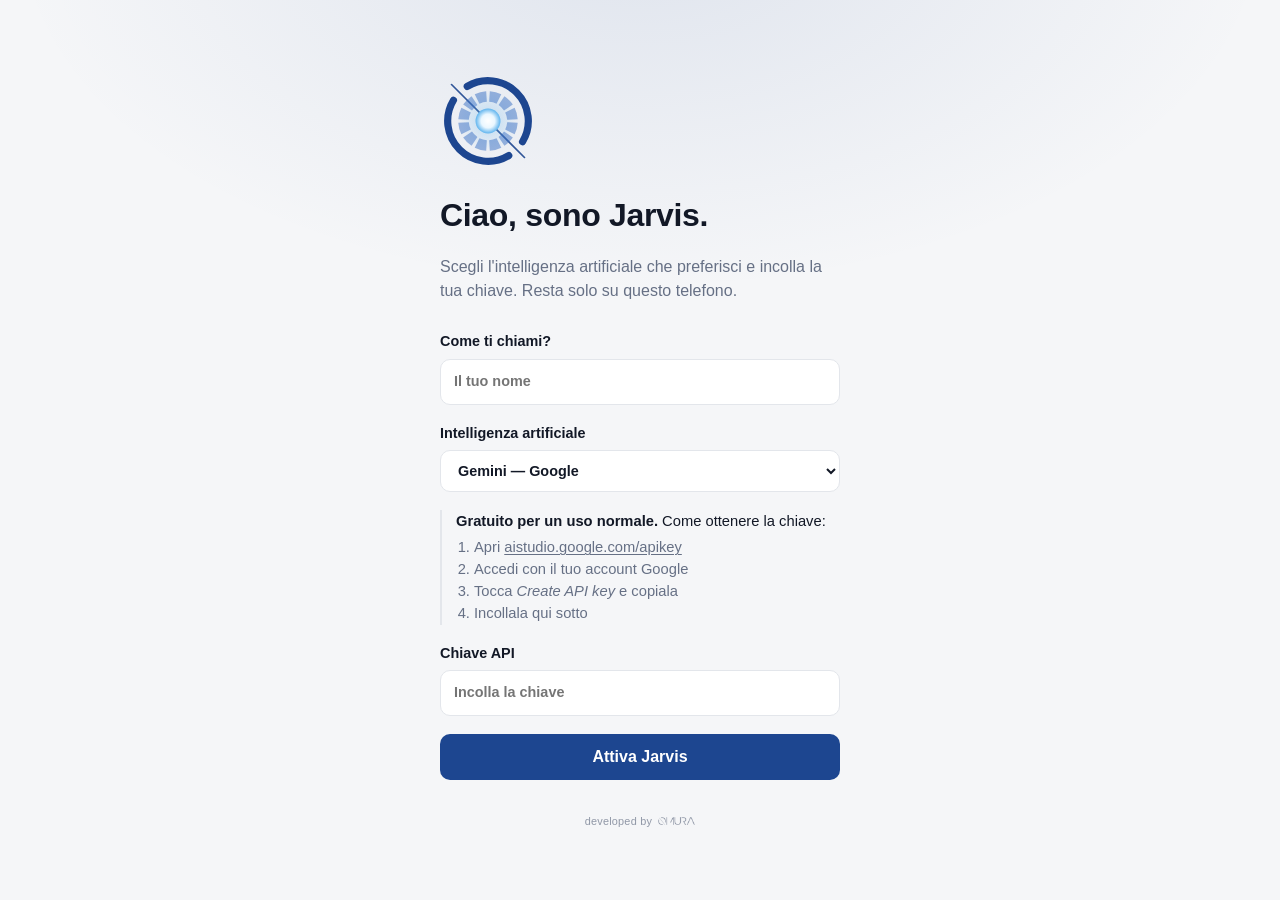
==== dev/index.html @ b8e63eba "App Android (TWA) compilata in cloud con link fisso all'APK - Progetto Android minimale che apre la " ====
<!doctype html>
<html lang="it">
<head>
  <meta charset="utf-8">
  <meta name="viewport" content="width=device-width, initial-scale=1, viewport-fit=cover, interactive-widget=resizes-content">
  <title>Jarvis Dev</title>
  <meta name="description" content="Jarvis, il tuo assistente personale.">
  <meta name="author" content="Omura Srl">
  <meta name="theme-color" content="#f5f6f8" media="(prefers-color-scheme: light)">
  <meta name="theme-color" content="#0c0e14" media="(prefers-color-scheme: dark)">
  <meta name="apple-mobile-web-app-capable" content="yes">
  <meta name="mobile-web-app-capable" content="yes">
  <meta name="apple-mobile-web-app-status-bar-style" content="default">
  <meta name="apple-mobile-web-app-title" content="Jarvis Dev">
  <link rel="manifest" href="manifest.webmanifest">
  <link rel="icon" type="image/png" sizes="48x48" href="icons/favicon-48.png">
  <link rel="apple-touch-icon" href="icons/apple-touch-icon.png">
  <link rel="stylesheet" href="style.css">
</head>
<body>
  <!-- Accensione -->
  <div id="boot" class="boot" hidden aria-hidden="true">
    <div class="reactor-slot xl"></div>
    <p class="credit">developed by <span class="omura"></span></p>
  </div>

  <!-- Configurazione iniziale -->
  <section id="setup" class="screen" hidden>
    <div class="setup-card">
      <div class="reactor-slot lg"></div>
      <h1>Ciao, sono Jarvis.</h1>
      <p class="muted">Scegli l'intelligenza artificiale che preferisci e incolla la tua chiave. Resta solo su questo telefono.</p>

      <form id="setup-form">
        <label>Come ti chiami?
          <input id="setup-name" autocomplete="given-name" placeholder="Il tuo nome" required>
        </label>

        <label>Intelligenza artificiale
          <select id="setup-provider"></select>
        </label>

        <div id="setup-howto" class="howto"></div>

        <label>Chiave API
          <input id="setup-key" type="password" autocomplete="off" spellcheck="false" placeholder="Incolla la chiave" required>
        </label>

        <p id="setup-error" class="error" hidden></p>
        <button id="setup-submit" type="submit" class="primary">Attiva Jarvis</button>
      </form>
      <p class="credit">developed by <span class="omura" role="img" aria-label="Omura"></span></p>
    </div>
  </section>

  <!-- App principale -->
  <section id="main" class="screen" hidden>
    <header class="topbar glass">
      <div class="topbar-row">
      <div class="brand"><div class="reactor-slot sm"></div><div><div>Jarvis <span class="dev-tag">DEV</span></div><div id="model-chip" class="model-chip"></div></div></div>
      <nav class="tabs" role="tablist">
        <button role="tab" data-tab="chat" aria-selected="true">Chat</button>
        <button role="tab" data-tab="notes" aria-selected="false">Promemoria <span id="notes-badge" class="badge" hidden></span></button>
        <button role="tab" data-tab="settings" aria-selected="false" aria-label="Impostazioni"><svg viewBox="0 0 24 24"><circle cx="12" cy="12" r="3"/><path d="M19.4 15a1.7 1.7 0 0 0 .3 1.8l.1.1a2 2 0 1 1-2.8 2.8l-.1-.1a1.7 1.7 0 0 0-1.8-.3 1.7 1.7 0 0 0-1 1.5V21a2 2 0 1 1-4 0v-.1a1.7 1.7 0 0 0-1.1-1.5 1.7 1.7 0 0 0-1.8.3l-.1.1a2 2 0 1 1-2.8-2.8l.1-.1a1.7 1.7 0 0 0 .3-1.8 1.7 1.7 0 0 0-1.5-1H3a2 2 0 1 1 0-4h.1a1.7 1.7 0 0 0 1.5-1.1 1.7 1.7 0 0 0-.3-1.8l-.1-.1a2 2 0 1 1 2.8-2.8l.1.1a1.7 1.7 0 0 0 1.8.3H9a1.7 1.7 0 0 0 1-1.5V3a2 2 0 1 1 4 0v.1a1.7 1.7 0 0 0 1 1.5 1.7 1.7 0 0 0 1.8-.3l.1-.1a2 2 0 1 1 2.8 2.8l-.1.1a1.7 1.7 0 0 0-.3 1.8V9a1.7 1.7 0 0 0 1.5 1H21a2 2 0 1 1 0 4h-.1a1.7 1.7 0 0 0-1.5 1z"/></svg></button>
      </nav>
      </div>
      <div id="install-banner" class="banner" hidden>
        <span id="install-text"></span>
        <button id="install-btn" class="ghost" hidden>Installa</button>
        <button id="install-close" class="close" aria-label="Chiudi"><svg viewBox="0 0 24 24"><path d="M6 6l12 12M18 6L6 18"/></svg></button>
      </div>
    </header>


    <!-- Chat -->
    <div id="tab-chat" class="tab">
      <div id="messages" class="messages" aria-live="polite"></div>
      <div class="dock glass">
      <div class="quick">
        <button data-quick="brief">Brief del giorno</button>
        <button data-quick="news">Notizie</button>
        <button data-quick="email">Scrivi una email</button>
      </div>
      <form id="composer" class="composer">
        <button id="mic" type="button" class="icon" aria-label="Parla" hidden><svg viewBox="0 0 24 24"><rect x="9" y="3" width="6" height="11" rx="3"/><path d="M5 11a7 7 0 0 0 14 0M12 18v3"/></svg></button>
        <textarea id="input" rows="1" placeholder="Chiedi a Jarvis…" enterkeyhint="send"></textarea>
        <button id="send" type="submit" class="icon primary" aria-label="Invia"><svg viewBox="0 0 24 24"><path d="M12 19V5M5 12l7-7 7 7"/></svg></button>
      </form>
      <p class="credit">developed by <span class="omura" role="img" aria-label="Omura"></span></p>
      </div>
    </div>

    <!-- Promemoria -->
    <div id="tab-notes" class="tab" hidden>
      <form id="note-form" class="note-form">
        <input id="note-text" placeholder="Nuovo promemoria…" required>
        <input id="note-date" type="date" aria-label="Scadenza">
        <button type="submit" class="primary">Aggiungi</button>
      </form>
      <p class="muted small">Puoi anche dire a Jarvis "ricordami di…" in chat.</p>
      <ul id="notes" class="notes"></ul>
      <p class="credit">developed by <span class="omura" role="img" aria-label="Omura"></span></p>
    </div>

    <!-- Impostazioni -->
    <div id="tab-settings" class="tab" hidden>
      <form id="settings-form" class="settings">
        <label>Il tuo nome <input id="set-name"></label>
        <label>Intelligenza artificiale <select id="set-provider"></select></label>
        <div id="set-howto" class="howto"></div>
        <label>Chiave API <input id="set-key" type="password" autocomplete="off" spellcheck="false" placeholder="Incolla la chiave"></label>
        <label>Modello
          <select id="set-model" disabled><option>Salva la chiave per vedere i modelli</option></select>
        </label>
        <label class="choice"><input id="set-voice" type="checkbox"> <span>Leggi le risposte ad alta voce</span></label>
        <label class="choice"><input id="set-motion" type="checkbox"> <span>Animazioni del reattore</span></label>
        <p id="settings-msg" class="small" hidden></p>
        <button type="submit" class="primary">Salva</button>
      </form>
      <details class="guide">
        <summary>Widget, Siri e scorciatoie</summary>
        <h4>iPhone: widget e "Ehi Siri"</h4>
        <ol>
          <li>Apri l'app <strong>Comandi</strong> e tocca <strong>+</strong></li>
          <li>Aggiungi l'azione <strong>Apri URL</strong> con questo indirizzo:<br><code id="guide-url-talk"></code></li>
          <li>Chiama il comando <strong>Jarvis</strong>: ora puoi dire "Ehi Siri, Jarvis"</li>
          <li>Sulla schermata Home tieni premuto, tocca <strong>Modifica → Aggiungi widget → Comandi</strong> e scegli Jarvis</li>
        </ol>
        <p class="small muted">Altri comandi utili: <code id="guide-url-brief"></code> per il brief, <code id="guide-url-note"></code> per un promemoria. Su iPhone i comandi aprono Jarvis in Safari.</p>
        <h4>Android</h4>
        <p class="small"><a href="https://github.com/omurabpi/jarvis/releases/download/apk/jarvis.apk"><strong>Scarica l'app Android (APK)</strong></a>: aprila dal telefono e consenti l'installazione. Si aggiorna da sola insieme al sito.</p>
        <ol>
          <li>Tieni premuta l'icona di Jarvis: trovi <strong>Parla</strong>, <strong>Brief</strong> e <strong>Promemoria</strong>, che puoi trascinare sulla Home</li>
          <li>Da qualsiasi app tocca <strong>Condividi → Jarvis</strong> per fargli riassumere o rispondere</li>
        </ol>
      </details>
      <div class="danger-zone">
        <button id="clear-chat" class="ghost">Cancella la conversazione</button>
        <button id="reset-all" class="ghost danger">Reset completo (cancella tutto)</button>
      </div>
      <p class="muted small">Chiavi e dati restano solo su questo telefono. Jarvis non invia email né fa acquisti: prepara bozze che invii tu.</p>
      <p class="credit">developed by <span class="omura" role="img" aria-label="Omura"></span></p>
    </div>
  </section>

  <script type="module" src="app.js"></script>
</body>
</html>
---- dev/style.css ----
:root {
  --bg: #f5f6f8;
  --surface: #ffffff;
  --line: #e3e6eb;
  --text: #121826;
  --muted: #667085;
  --accent: #1d4690;
  --on-accent: #ffffff;
  --soft: #eceff4;
  --danger: #b42318;
  --ambient: rgba(29, 70, 144, .10);
  --glass: rgba(245, 246, 248, .72);
  /* reattore */
  --r-ring: #1d4690;
  --r-seg: #3a6fc4;
  --core: #5fb4ee;
  --radius: 12px;
  --top-h: 64px; /* aggiornato da JS con l'altezza reale della barra */
  color-scheme: light;
}
@media (prefers-color-scheme: dark) {
  :root {
    --bg: #0c0e14;
    --surface: #151a24;
    --line: #232a38;
    --text: #e8ecf3;
    --muted: #8a93a6;
    --accent: #7cc4f2;
    --on-accent: #0c0e14;
    --soft: #1a2030;
    --danger: #f97066;
    --ambient: rgba(70, 130, 210, .20);
    --glass: rgba(12, 14, 20, .66);
    --r-ring: #c8d6ec;
    --r-seg: #8fc3ef;
    --core: #7cc4f2;
    color-scheme: dark;
  }
}

* { box-sizing: border-box; }
html, body { height: 100%; }
body {
  margin: 0;
  background: radial-gradient(900px 520px at 50% -8%, var(--ambient), transparent 70%) var(--bg) fixed;
  color: var(--text);
  font: 16px/1.5 -apple-system, BlinkMacSystemFont, "Segoe UI", Roboto, sans-serif;
  -webkit-tap-highlight-color: transparent;
  --level: 0;
}
[hidden] { display: none !important; }
a { color: inherit; text-decoration-thickness: 1px; text-underline-offset: 2px; }
button, input, select, textarea { font: inherit; color: inherit; }
svg { width: 20px; height: 20px; fill: none; stroke: currentColor; stroke-width: 1.8; stroke-linecap: round; stroke-linejoin: round; display: block; }

.muted { color: var(--muted); }
.small { font-size: .85rem; }
.error { color: var(--danger); }

.screen {
  height: 100dvh;
  display: flex;
  flex-direction: column;
  padding: env(safe-area-inset-top) env(safe-area-inset-right) env(safe-area-inset-bottom) env(safe-area-inset-left);
}

/* ================= Reattore ================= */
.reactor-slot { flex: none; }
.reactor-slot.sm { width: 34px; height: 34px; }
.reactor-slot.lg { width: 96px; height: 96px; margin-bottom: 22px; }
.reactor-slot.xl { width: min(56vw, 220px); aspect-ratio: 1; }
.reactor-slot.hero-r { width: min(46vw, 176px); aspect-ratio: 1; }
svg.reactor { width: 100%; height: 100%; overflow: visible; stroke: none; }
.reactor .ring { fill: none; stroke: var(--r-ring); stroke-width: 15; }
.reactor .slash { stroke: var(--r-ring); stroke-width: 3.5; opacity: .9; }
.reactor .segs path { fill: var(--r-seg); opacity: .5; transition: opacity .25s; }
.reactor .halo, .reactor .core, .reactor .segs { transform-box: view-box; transform-origin: 0 0; }
.reactor .halo { opacity: calc(.45 + var(--level) * .55); transform: scale(calc(1 + var(--level) * .35)); }
.reactor .core { transform: scale(calc(1 + var(--level) * .12)); }

/* riposo: respiro lento */
body[data-state=idle] .reactor .halo { animation: breathe 4.5s ease-in-out infinite; }
@keyframes breathe { 50% { opacity: .75; transform: scale(1.08); } }

/* pensa: i segmenti si accendono in sequenza e ruotano piano */
body[data-state=thinking] .reactor .segs { animation: spin 9s linear infinite; }
body[data-state=thinking] .reactor .segs path { animation: chase 1.1s ease-in-out infinite; animation-delay: calc(var(--i) * -.0917s); }
body[data-state=thinking] .reactor .halo { animation: breathe 1.4s ease-in-out infinite; }
@keyframes spin { to { transform: rotate(360deg); } }
@keyframes chase { 0%, 100% { opacity: .22; } 30% { opacity: 1; } }

/* ascolta / parla: reagisce agli impulsi (--level) */
body[data-state=listening] .reactor .segs path,
body[data-state=speaking] .reactor .segs path { opacity: calc(.45 + var(--level) * .55); }
body[data-state=listening] .reactor .ring { animation: ring-glow 1.6s ease-in-out infinite; }
@keyframes ring-glow { 50% { opacity: .55; } }

/* accensione */
.boot {
  position: fixed; inset: 0; z-index: 50; display: grid; place-items: center;
  background: radial-gradient(600px 600px at 50% 45%, var(--ambient), transparent 70%) var(--bg);
  transition: opacity .55s ease, transform .55s ease;
}
.boot.out { opacity: 0; transform: scale(1.08); pointer-events: none; }
.boot .ring, .boot .slash { stroke-dasharray: 1; stroke-dashoffset: 1; }
.boot.on .ring { animation: draw .7s cubic-bezier(.6, 0, .2, 1) forwards; }
.boot.on .slash { animation: draw .5s .45s ease-out forwards; }
.boot .segs path { opacity: 0; }
.boot.on .segs path { animation: seg-on .25s ease-out forwards; animation-delay: calc(.35s + var(--i) * .045s); }
.boot .core, .boot .halo { transform: scale(0); }
.boot.on .core { animation: core-on .6s .9s cubic-bezier(.3, 1.6, .5, 1) forwards; }
.boot.on .halo { animation: halo-on .9s .9s ease-out forwards; }
@keyframes draw { to { stroke-dashoffset: 0; } }
@keyframes seg-on { to { opacity: .55; } }
@keyframes core-on { to { transform: scale(1); } }
@keyframes halo-on { 40% { transform: scale(1.6); opacity: 1; } 100% { transform: scale(1); opacity: .5; } }

/* niente animazioni se richiesto */
.no-motion .reactor *, .no-motion .msg { animation: none !important; transition: none !important; }

/* ================= Configurazione ================= */
#setup { overflow-y: auto; }
.setup-card { width: 100%; max-width: 440px; margin: auto; padding: 40px 20px; }
.setup-card h1 { margin: 0 0 6px; font-size: 2rem; font-weight: 650; letter-spacing: -.01em; }
.setup-card form { display: grid; gap: 18px; margin-top: 28px; }
label { display: grid; gap: 6px; font-size: .9rem; font-weight: 600; }
.choice { display: flex; gap: 10px; align-items: center; font-weight: 400; font-size: 1rem; }
.choice input { accent-color: var(--accent); width: 18px; height: 18px; margin: 0; }
.howto { border-left: 2px solid var(--line); padding: 0 0 0 14px; font-size: .92rem; color: var(--muted); }
.howto p { margin: 0 0 4px; color: var(--text); }
.howto p.small { margin-top: 6px; color: var(--muted); }
.howto ol { padding-left: 18px; margin: 0; }

input:not([type=radio]):not([type=checkbox]), select, textarea {
  width: 100%; padding: 11px 13px; border-radius: 10px;
  background: var(--surface); border: 1px solid var(--line); outline: none;
}
input:focus, select:focus, textarea:focus { border-color: var(--accent); }

button { cursor: pointer; border: 0; border-radius: 10px; padding: 11px 16px; background: var(--soft); }
button.primary { background: var(--accent); color: var(--on-accent); font-weight: 600; }
button:disabled { opacity: .45; }
button.ghost { background: transparent; border: 1px solid var(--line); }
button.danger { color: var(--danger); }
button.icon { width: 44px; height: 44px; padding: 0; flex: none; display: grid; place-items: center; border-radius: 50%; }

/* ================= App principale ================= */
#main { position: relative; padding-top: 0; padding-bottom: 0; }

.glass {
  background: var(--glass);
  -webkit-backdrop-filter: blur(20px) saturate(1.6);
  backdrop-filter: blur(20px) saturate(1.6);
}

.topbar {
  position: absolute; top: 0; left: 0; right: 0; z-index: 10;
  padding: calc(10px + env(safe-area-inset-top)) calc(14px + env(safe-area-inset-right)) 10px calc(14px + env(safe-area-inset-left));
  border-bottom: 1px solid var(--line);
}
.topbar-row { display: flex; align-items: center; justify-content: space-between; gap: 8px; }
.brand { display: flex; align-items: center; gap: 10px; font-weight: 650; font-size: 1.1rem; line-height: 1.15; min-width: 0; }
.model-chip { font-size: .72rem; font-weight: 400; color: var(--muted); white-space: nowrap; overflow: hidden; text-overflow: ellipsis; max-width: 42vw; }
.tabs { display: flex; gap: 2px; flex: none; }
.tabs button { padding: 7px 10px; background: transparent; color: var(--muted); font-size: .9rem; display: flex; align-items: center; gap: 6px; }
.tabs button[aria-selected=true] { color: var(--text); background: var(--soft); }
.badge { background: var(--danger); color: #fff; border-radius: 99px; min-width: 18px; padding: 0 5px; font-size: .72rem; font-weight: 700; line-height: 18px; text-align: center; }

.banner { display: flex; align-items: center; gap: 8px; margin-top: 10px; padding: 8px 10px; background: var(--surface); border: 1px solid var(--line); border-radius: var(--radius); font-size: .88rem; }
.banner span { flex: 1; }
.banner button { padding: 6px 10px; }
.banner .close { width: 30px; height: 30px; padding: 0; display: grid; place-items: center; background: transparent; }

.tab { flex: 1; min-height: 0; display: flex; flex-direction: column; }
#tab-notes, #tab-settings { overflow-y: auto; padding: calc(var(--top-h) + 18px) 16px calc(24px + env(safe-area-inset-bottom)); gap: 12px; }

/* Chat */
.messages {
  flex: 1; overflow-y: auto; display: flex; flex-direction: column; gap: 14px;
  padding: calc(var(--top-h) + 16px) 16px calc(146px + env(safe-area-inset-bottom));
}
.msg { max-width: 86%; overflow-wrap: anywhere; animation: rise .35s ease-out; }
.msg.static { animation: none; }
@keyframes rise { from { opacity: 0; transform: translateY(8px); } }
.msg.user { align-self: flex-end; background: var(--accent); color: var(--on-accent); padding: 9px 14px; border-radius: 18px 18px 4px 18px; white-space: pre-wrap; }
.msg.assistant { align-self: flex-start; padding: 2px 0; max-width: 100%; }
.msg.assistant p { margin: 0 0 8px; }
.msg.assistant p:last-of-type { margin-bottom: 0; }
.msg.assistant ul, .msg.assistant ol { margin: 4px 0 8px; padding-left: 20px; }
.msg.assistant code { background: var(--soft); padding: 1px 5px; border-radius: 4px; font-size: .9em; }
.msg.error { color: var(--danger); }
.msg .app-actions { margin-top: 10px; display: flex; flex-wrap: wrap; gap: 8px; }
.msg .action { display: inline-flex; align-items: center; padding: 8px 13px; border-radius: 99px; background: var(--accent); color: var(--on-accent); text-decoration: none; font-size: .88rem; font-weight: 600; }
details.guide { border: 1px solid var(--line); border-radius: var(--radius); padding: 10px 14px; background: var(--surface); }
details.guide summary { font-weight: 600; cursor: pointer; }
details.guide h4 { margin: 14px 0 4px; font-size: .9rem; }
details.guide ol { margin: 0; padding-left: 20px; font-size: .9rem; color: var(--muted); }
details.guide code { background: var(--soft); padding: 1px 5px; border-radius: 4px; font-size: .82rem; word-break: break-all; }
.msg .sources { margin-top: 10px; font-size: .8rem; color: var(--muted); display: grid; gap: 2px; }
.msg .sources a { overflow: hidden; text-overflow: ellipsis; white-space: nowrap; }
.msg .saved { margin-top: 10px; font-size: .85rem; padding: 8px 10px; background: var(--surface); border: 1px solid var(--line); border-radius: 8px; }
.msg .actions { margin-top: 6px; display: flex; gap: 2px; }
.msg .actions button { padding: 4px 8px; font-size: .8rem; background: transparent; color: var(--muted); }
.typing { color: var(--muted); display: inline-flex; align-items: center; gap: 10px; }
.reactor-slot.xs { width: 26px; height: 26px; }
.typing::after { content: "Sto pensando…"; animation: fade 1.6s ease-in-out infinite; }
@keyframes fade { 50% { opacity: .4; } }

.empty { margin: auto 0; padding: 12px 4px; text-align: center; display: grid; justify-items: center; }
.empty .hero { background: transparent; padding: 0; border-radius: 50%; margin-bottom: 22px; }
.empty .hero:disabled { opacity: 1; cursor: default; }
.empty h2 { font-size: 1.6rem; font-weight: 650; letter-spacing: -.01em; margin: 0 0 6px; }
.empty p { color: var(--muted); margin: 0; }

.dock {
  position: absolute; left: 0; right: 0; bottom: 0; z-index: 10;
  padding: 10px env(safe-area-inset-right) env(safe-area-inset-bottom) env(safe-area-inset-left);
  border-top: 1px solid var(--line);
}
.quick { display: flex; gap: 8px; overflow-x: auto; padding: 0 14px 8px; scrollbar-width: none; }
.quick button { flex: none; padding: 7px 13px; border-radius: 99px; background: transparent; border: 1px solid var(--line); font-size: .87rem; }
.composer { display: flex; align-items: flex-end; gap: 6px; padding: 0 12px 8px; }
.composer textarea { resize: none; max-height: 140px; border-radius: 22px; padding: 10px 16px; }
#mic { background: transparent; color: var(--muted); }
#mic.listening { background: var(--accent); color: var(--on-accent); }

/* Promemoria */
.note-form { display: grid; grid-template-columns: 1fr auto; gap: 8px; }
.note-form #note-text { grid-column: 1 / -1; }
.notes { list-style: none; margin: 8px 0 0; padding: 0; }
.notes li { display: flex; align-items: center; gap: 12px; padding: 12px 2px; border-bottom: 1px solid var(--line); }
.notes li.done .n-text { text-decoration: line-through; color: var(--muted); }
.notes input[type=checkbox] { width: 20px; height: 20px; accent-color: var(--accent); flex: none; margin: 0; }
.n-body { flex: 1; min-width: 0; }
.n-date { font-size: .8rem; color: var(--muted); }
.notes li.overdue .n-date { color: var(--danger); }
.notes .del { background: transparent; color: var(--muted); padding: 6px; }
.notes .del svg { width: 16px; height: 16px; }

/* Impostazioni */
.settings { display: grid; gap: 16px; }
.danger-zone { display: grid; gap: 8px; margin-top: 12px; padding-top: 16px; border-top: 1px solid var(--line); }

/* ================= Firma ================= */
/* il logo è una maschera: prende il colore del testo, in chiaro e in scuro */
.credit { margin: 0; text-align: center; font-size: .68rem; line-height: 1; letter-spacing: .02em; color: var(--muted); opacity: .7; }
.credit .omura {
  display: inline-block; width: 3.42em; height: .74em; margin-left: .25em; background: currentColor;
  -webkit-mask: url(brand/omura.png) center / contain no-repeat;
  mask: url(brand/omura.png) center / contain no-repeat;
}
.setup-card .credit { margin-top: 36px; }
.dock .credit { padding-bottom: 8px; }
#tab-notes .credit, #tab-settings .credit { margin-top: auto; padding-top: 20px; }
.boot .credit { position: absolute; left: 0; right: 0; bottom: calc(28px + env(safe-area-inset-bottom)); opacity: 0; }
.boot.on .credit { animation: credit-in .6s .9s ease-out forwards; }
@keyframes credit-in { to { opacity: .7; } }

.dev-tag { font-size: .62rem; font-weight: 700; letter-spacing: .06em; padding: 1px 5px; border-radius: 4px; background: #f79009; color: #1a1300; vertical-align: middle; }
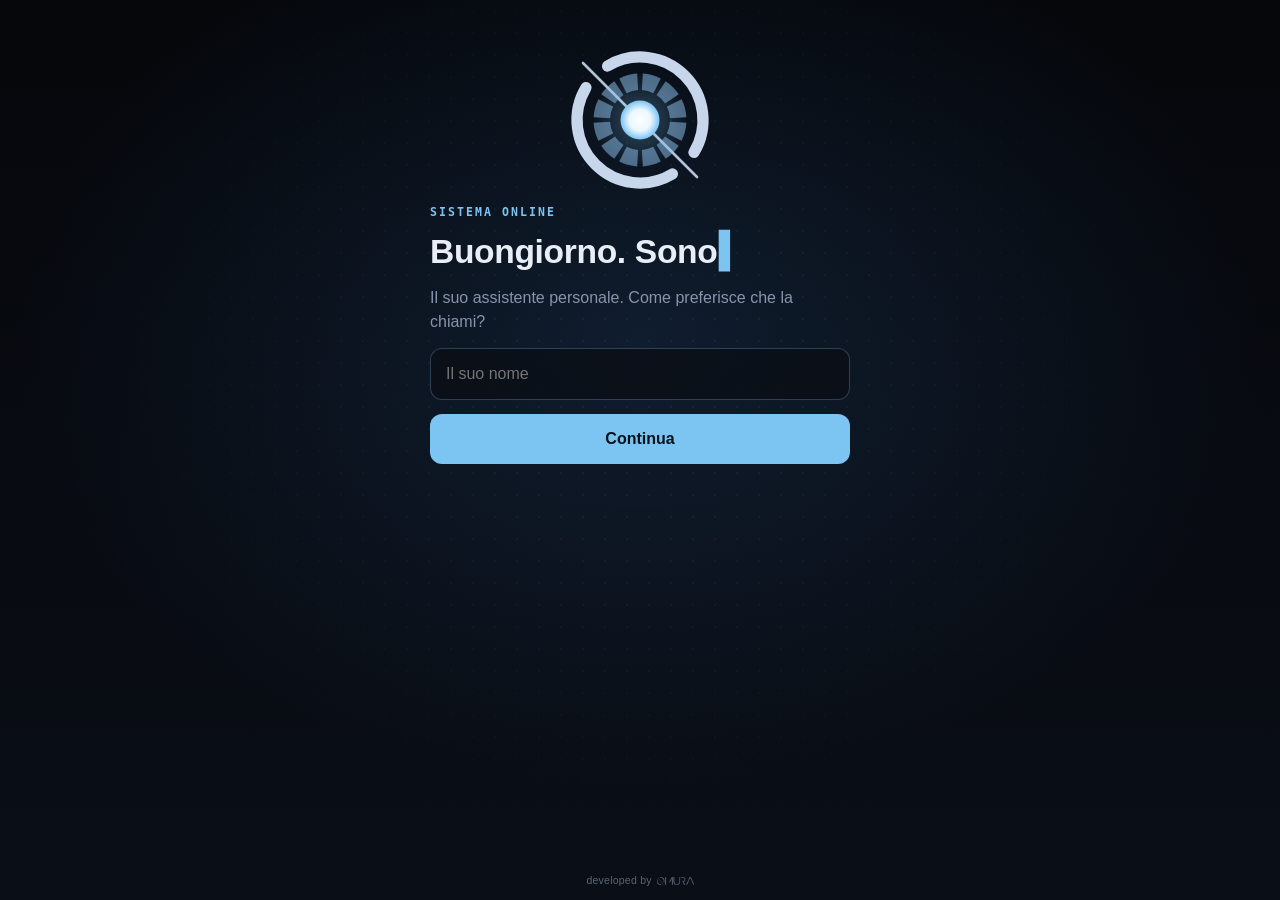
==== commit 3d4733a9: "Dev: Jarvis cinematografico con conversazione vocale in tempo reale - Schermata principale con reatt" ====
--- a/dev/index.html
+++ b/dev/index.html
@@ -5,143 +5,177 @@
   <meta name="viewport" content="width=device-width, initial-scale=1, viewport-fit=cover, interactive-widget=resizes-content">
   <title>Jarvis Dev</title>
   <meta name="description" content="Jarvis, il tuo assistente personale.">
+  <meta name="theme-color" content="#05070b">
+  <meta name="color-scheme" content="dark">
   <meta name="author" content="Omura Srl">
-  <meta name="theme-color" content="#f5f6f8" media="(prefers-color-scheme: light)">
-  <meta name="theme-color" content="#0c0e14" media="(prefers-color-scheme: dark)">
   <meta name="apple-mobile-web-app-capable" content="yes">
   <meta name="mobile-web-app-capable" content="yes">
-  <meta name="apple-mobile-web-app-status-bar-style" content="default">
+  <meta name="apple-mobile-web-app-status-bar-style" content="black-translucent">
   <meta name="apple-mobile-web-app-title" content="Jarvis Dev">
   <link rel="manifest" href="manifest.webmanifest">
   <link rel="icon" type="image/png" sizes="48x48" href="icons/favicon-48.png">
   <link rel="apple-touch-icon" href="icons/apple-touch-icon.png">
   <link rel="stylesheet" href="style.css">
 </head>
-<body>
-  <!-- Accensione -->
-  <div id="boot" class="boot" hidden aria-hidden="true">
-    <div class="reactor-slot xl"></div>
-    <p class="credit">developed by <span class="omura"></span></p>
-  </div>
+<body data-state="idle">
 
-  <!-- Configurazione iniziale -->
-  <section id="setup" class="screen" hidden>
-    <div class="setup-card">
-      <div class="reactor-slot lg"></div>
-      <h1>Ciao, sono Jarvis.</h1>
-      <p class="muted">Scegli l'intelligenza artificiale che preferisci e incolla la tua chiave. Resta solo su questo telefono.</p>
+  <!-- ============ Primo avvio guidato ============ -->
+  <section id="onboarding" class="screen onboarding" hidden>
+    <div class="ob-reactor"><div class="reactor-slot ob"></div></div>
 
-      <form id="setup-form">
-        <label>Come ti chiami?
-          <input id="setup-name" autocomplete="given-name" placeholder="Il tuo nome" required>
-        </label>
+    <div class="ob-step" data-step="name">
+      <p class="eyebrow">Sistema online</p>
+      <h1 class="type" data-text="Buongiorno. Sono Jarvis."></h1>
+      <p class="lead">Il suo assistente personale. Come preferisce che la chiami?</p>
+      <input id="ob-name" autocomplete="given-name" placeholder="Il suo nome" enterkeyhint="next">
+      <button class="primary wide" data-next="brain">Continua</button>
+    </div>
 
-        <label>Intelligenza artificiale
-          <select id="setup-provider"></select>
-        </label>
+    <div class="ob-step" data-step="brain" hidden>
+      <p class="eyebrow">Passo 1 di 3</p>
+      <h1>Per pensare mi serve un cervello.</h1>
+      <p class="lead">Scelga l'intelligenza artificiale. Le consiglio Gemini: è gratuita e mi permette di parlarle a voce in tempo reale.</p>
+      <button class="card choice-card selected" data-brain="gemini">
+        <span class="card-title">Gemini di Google <span class="pill">Consigliato</span></span>
+        <span class="card-sub">Gratis · conversazione vocale in tempo reale · ricerca web</span>
+      </button>
+      <button class="card choice-card" data-brain="other">
+        <span class="card-title">Un'altra AI</span>
+        <span class="card-sub">Claude, ChatGPT, Mistral, Groq, DeepSeek, Grok, OpenRouter</span>
+      </button>
+      <select id="ob-provider" hidden></select>
+      <button class="primary wide" data-next="key">Continua</button>
+    </div>
 
-        <div id="setup-howto" class="howto"></div>
+    <div class="ob-step" data-step="key" hidden>
+      <p class="eyebrow">Passo 2 di 3</p>
+      <h1 id="ob-key-title">Colleghiamo Gemini.</h1>
+      <ol class="steps" id="ob-key-steps"></ol>
+      <a id="ob-key-open" class="primary wide button-link" target="_blank" rel="noopener">Apri la pagina della chiave</a>
+      <button id="ob-paste" class="ghost wide">Ho copiato la chiave: incollala</button>
+      <input id="ob-key" type="password" autocomplete="off" spellcheck="false" placeholder="…oppure incollala qui">
+      <p id="ob-key-msg" class="small" hidden></p>
+    </div>
 
-        <label>Chiave API
-          <input id="setup-key" type="password" autocomplete="off" spellcheck="false" placeholder="Incolla la chiave" required>
-        </label>
-
-        <p id="setup-error" class="error" hidden></p>
-        <button id="setup-submit" type="submit" class="primary">Attiva Jarvis</button>
-      </form>
-      <p class="credit">developed by <span class="omura" role="img" aria-label="Omura"></span></p>
+    <div class="ob-step" data-step="voice" hidden>
+      <p class="eyebrow">Passo 3 di 3</p>
+      <h1>Ultima cosa: la mia voce.</h1>
+      <p class="lead">Per parlarmi mi serve il microfono. Ascolto solo quando tocca il reattore.</p>
+      <label>Voce
+        <select id="ob-voice"></select>
+      </label>
+      <button id="ob-finish" class="primary wide">Attiva il microfono e iniziamo</button>
+      <button id="ob-skip-mic" class="ghost wide">Per ora preferisco scrivere</button>
     </div>
+    <p class="credit">developed by <span class="omura" role="img" aria-label="Omura"></span></p>
   </section>
 
-  <!-- App principale -->
-  <section id="main" class="screen" hidden>
-    <header class="topbar glass">
-      <div class="topbar-row">
-      <div class="brand"><div class="reactor-slot sm"></div><div><div>Jarvis <span class="dev-tag">DEV</span></div><div id="model-chip" class="model-chip"></div></div></div>
-      <nav class="tabs" role="tablist">
-        <button role="tab" data-tab="chat" aria-selected="true">Chat</button>
-        <button role="tab" data-tab="notes" aria-selected="false">Promemoria <span id="notes-badge" class="badge" hidden></span></button>
-        <button role="tab" data-tab="settings" aria-selected="false" aria-label="Impostazioni"><svg viewBox="0 0 24 24"><circle cx="12" cy="12" r="3"/><path d="M19.4 15a1.7 1.7 0 0 0 .3 1.8l.1.1a2 2 0 1 1-2.8 2.8l-.1-.1a1.7 1.7 0 0 0-1.8-.3 1.7 1.7 0 0 0-1 1.5V21a2 2 0 1 1-4 0v-.1a1.7 1.7 0 0 0-1.1-1.5 1.7 1.7 0 0 0-1.8.3l-.1.1a2 2 0 1 1-2.8-2.8l.1-.1a1.7 1.7 0 0 0 .3-1.8 1.7 1.7 0 0 0-1.5-1H3a2 2 0 1 1 0-4h.1a1.7 1.7 0 0 0 1.5-1.1 1.7 1.7 0 0 0-.3-1.8l-.1-.1a2 2 0 1 1 2.8-2.8l.1.1a1.7 1.7 0 0 0 1.8.3H9a1.7 1.7 0 0 0 1-1.5V3a2 2 0 1 1 4 0v.1a1.7 1.7 0 0 0 1 1.5 1.7 1.7 0 0 0 1.8-.3l.1-.1a2 2 0 1 1 2.8 2.8l-.1.1a1.7 1.7 0 0 0-.3 1.8V9a1.7 1.7 0 0 0 1.5 1H21a2 2 0 1 1 0 4h-.1a1.7 1.7 0 0 0-1.5 1z"/></svg></button>
-      </nav>
-      </div>
-      <div id="install-banner" class="banner" hidden>
-        <span id="install-text"></span>
-        <button id="install-btn" class="ghost" hidden>Installa</button>
-        <button id="install-close" class="close" aria-label="Chiudi"><svg viewBox="0 0 24 24"><path d="M6 6l12 12M18 6L6 18"/></svg></button>
-      </div>
+  <!-- ============ Schermata principale ============ -->
+  <section id="core" class="screen core" hidden>
+    <header class="hud">
+      <div class="hud-time"><span id="clock">--:--</span><span id="date"></span></div>
+      <div class="hud-title">J.A.R.V.I.S. <span class="dev-tag">DEV</span></div>
+      <button class="icon-btn" data-open="settings" aria-label="Impostazioni"><svg viewBox="0 0 24 24"><circle cx="12" cy="12" r="3"/><path d="M19.4 15a1.7 1.7 0 0 0 .3 1.8l.1.1a2 2 0 1 1-2.8 2.8l-.1-.1a1.7 1.7 0 0 0-1.8-.3 1.7 1.7 0 0 0-1 1.5V21a2 2 0 1 1-4 0v-.1a1.7 1.7 0 0 0-1.1-1.5 1.7 1.7 0 0 0-1.8.3l-.1.1a2 2 0 1 1-2.8-2.8l.1-.1a1.7 1.7 0 0 0 .3-1.8 1.7 1.7 0 0 0-1.5-1H3a2 2 0 1 1 0-4h.1a1.7 1.7 0 0 0 1.5-1.1 1.7 1.7 0 0 0-.3-1.8l-.1-.1a2 2 0 1 1 2.8-2.8l.1.1a1.7 1.7 0 0 0 1.8.3H9a1.7 1.7 0 0 0 1-1.5V3a2 2 0 1 1 4 0v.1a1.7 1.7 0 0 0 1 1.5 1.7 1.7 0 0 0 1.8-.3l.1-.1a2 2 0 1 1 2.8 2.8l-.1.1a1.7 1.7 0 0 0-.3 1.8V9a1.7 1.7 0 0 0 1.5 1H21a2 2 0 1 1 0 4h-.1a1.7 1.7 0 0 0-1.5 1z"/></svg></button>
     </header>
 
+    <main class="stage">
+      <button id="reactor-btn" class="reactor-btn" aria-label="Parla con Jarvis">
+        <svg class="hud-rings" viewBox="-100 -100 200 200" aria-hidden="true">
+          <circle class="hr1" r="96"/><circle class="hr2" r="90"/><circle class="hr3" r="99"/>
+        </svg>
+        <div class="reactor-slot core-r"></div>
+      </button>
+      <p id="status" class="status">Tocchi il reattore per parlare</p>
 
-    <!-- Chat -->
-    <div id="tab-chat" class="tab">
-      <div id="messages" class="messages" aria-live="polite"></div>
-      <div class="dock glass">
-      <div class="quick">
-        <button data-quick="brief">Brief del giorno</button>
-        <button data-quick="news">Notizie</button>
-        <button data-quick="email">Scrivi una email</button>
+      <div class="captions" aria-live="polite">
+        <p id="cap-user" class="cap-user"></p>
+        <div id="cap-jarvis" class="cap-jarvis"></div>
+        <div id="cap-actions" class="app-actions"></div>
       </div>
-      <form id="composer" class="composer">
-        <button id="mic" type="button" class="icon" aria-label="Parla" hidden><svg viewBox="0 0 24 24"><rect x="9" y="3" width="6" height="11" rx="3"/><path d="M5 11a7 7 0 0 0 14 0M12 18v3"/></svg></button>
-        <textarea id="input" rows="1" placeholder="Chiedi a Jarvis…" enterkeyhint="send"></textarea>
-        <button id="send" type="submit" class="icon primary" aria-label="Invia"><svg viewBox="0 0 24 24"><path d="M12 19V5M5 12l7-7 7 7"/></svg></button>
-      </form>
+    </main>
+
+    <form id="composer" class="composer" hidden>
+      <textarea id="input" rows="1" placeholder="Scriva a Jarvis…" enterkeyhint="send"></textarea>
+      <button type="submit" class="send" aria-label="Invia"><svg viewBox="0 0 24 24"><path d="M12 19V5M5 12l7-7 7 7"/></svg></button>
+    </form>
+
+    <nav class="dock">
+      <button id="kb-toggle" aria-label="Scrivi"><svg viewBox="0 0 24 24"><rect x="2" y="6" width="20" height="12" rx="2"/><path d="M6 10h.01M10 10h.01M14 10h.01M18 10h.01M7 14h10"/></svg><span>Scrivi</span></button>
+      <button data-open="history" aria-label="Cronologia"><svg viewBox="0 0 24 24"><path d="M21 12a9 9 0 1 1-3-6.7L21 8"/><path d="M21 3v5h-5M12 7v5l3 2"/></svg><span>Cronologia</span></button>
+      <button data-open="notes" aria-label="Promemoria"><svg viewBox="0 0 24 24"><path d="M9 11l3 3 8-8"/><path d="M20 12v7a2 2 0 0 1-2 2H6a2 2 0 0 1-2-2V5a2 2 0 0 1 2-2h9"/></svg><span>Promemoria</span><b id="notes-badge" class="badge" hidden></b></button>
+      <button data-open="memory" aria-label="Memoria"><svg viewBox="0 0 24 24"><path d="M12 3a6 6 0 0 0-6 6c0 2.2 1.2 3.6 2 4.5V17h8v-3.5c.8-.9 2-2.3 2-4.5a6 6 0 0 0-6-6zM9 21h6"/></svg><span>Memoria</span></button>
       <p class="credit">developed by <span class="omura" role="img" aria-label="Omura"></span></p>
-      </div>
+    </nav>
+  </section>
+
+  <!-- ============ Pannelli ============ -->
+  <section id="sheet-history" class="sheet" hidden>
+    <header><h2>Cronologia</h2><button class="icon-btn" data-close aria-label="Chiudi"><svg viewBox="0 0 24 24"><path d="M6 6l12 12M18 6L6 18"/></svg></button></header>
+    <div id="messages" class="messages"></div>
+    <div class="sheet-foot"><button id="clear-chat" class="ghost">Cancella la cronologia</button></div>
+  </section>
+
+  <section id="sheet-notes" class="sheet" hidden>
+    <header><h2>Promemoria</h2><button class="icon-btn" data-close aria-label="Chiudi"><svg viewBox="0 0 24 24"><path d="M6 6l12 12M18 6L6 18"/></svg></button></header>
+    <form id="note-form" class="note-form">
+      <input id="note-text" placeholder="Nuovo promemoria…" required>
+      <input id="note-date" type="date" aria-label="Scadenza">
+      <button type="submit" class="primary">Aggiungi</button>
+    </form>
+    <p class="small muted">Oppure dica a Jarvis: "ricordami di…"</p>
+    <ul id="notes" class="list"></ul>
+  </section>
+
+  <section id="sheet-memory" class="sheet" hidden>
+    <header><h2>Cosa so di lei</h2><button class="icon-btn" data-close aria-label="Chiudi"><svg viewBox="0 0 24 24"><path d="M6 6l12 12M18 6L6 18"/></svg></button></header>
+    <p class="small muted">Jarvis impara da solo dalle conversazioni. Può anche dirgli "ricorda che…" o "dimentica che…". Tutto resta su questo telefono.</p>
+    <form id="memory-form" class="note-form one">
+      <input id="memory-text" placeholder="Aggiungi qualcosa che Jarvis deve sapere…" required>
+      <button type="submit" class="primary">Aggiungi</button>
+    </form>
+    <ul id="memory" class="list"></ul>
+  </section>
+
+  <section id="sheet-settings" class="sheet" hidden>
+    <header><h2>Impostazioni</h2><button class="icon-btn" data-close aria-label="Chiudi"><svg viewBox="0 0 24 24"><path d="M6 6l12 12M18 6L6 18"/></svg></button></header>
+    <form id="settings-form" class="settings">
+      <label>Il suo nome <input id="set-name"></label>
+      <label>Intelligenza artificiale <select id="set-provider"></select></label>
+      <div id="set-howto" class="howto"></div>
+      <label>Chiave API <input id="set-key" type="password" autocomplete="off" spellcheck="false" placeholder="Incolla la chiave"></label>
+      <label>Modello per la chat scritta
+        <select id="set-model" disabled><option>Salva la chiave per vedere i modelli</option></select>
+      </label>
+      <label>Voce di Jarvis <select id="set-voice"></select></label>
+      <p id="voice-engine" class="small muted"></p>
+      <label class="check"><input id="set-speak" type="checkbox"> <span>Leggi ad alta voce le risposte scritte</span></label>
+      <label class="check"><input id="set-motion" type="checkbox"> <span>Animazioni</span></label>
+      <p id="settings-msg" class="small" hidden></p>
+      <button type="submit" class="primary wide">Salva</button>
+    </form>
+    <details class="guide">
+      <summary>Widget, Siri e scorciatoie</summary>
+      <h4>iPhone: widget e "Ehi Siri"</h4>
+      <ol>
+        <li>Apri l'app <strong>Comandi</strong> e tocca <strong>+</strong></li>
+        <li>Aggiungi l'azione <strong>Apri URL</strong> con: <code id="guide-url-talk"></code></li>
+        <li>Chiama il comando <strong>Jarvis</strong>: ora puoi dire "Ehi Siri, Jarvis"</li>
+        <li>Sulla Home: tieni premuto → <strong>Modifica → Aggiungi widget → Comandi</strong></li>
+      </ol>
+      <h4>Android</h4>
+      <p class="small"><a href="https://github.com/omurabpi/jarvis/releases/download/apk/jarvis.apk"><strong>Scarica l'app Android (APK)</strong></a> — si aggiorna da sola insieme al sito.</p>
+      <ol>
+        <li>Tieni premuta l'icona: <strong>Parla</strong>, <strong>Brief</strong>, <strong>Promemoria</strong></li>
+        <li>Da qualsiasi app: <strong>Condividi → Jarvis</strong></li>
+      </ol>
+    </details>
+    <div class="danger-zone">
+      <button id="reset-all" class="ghost danger">Reset completo (cancella tutto)</button>
     </div>
+    <p class="credit">developed by <span class="omura" role="img" aria-label="Omura"></span></p>
+  </section>
 
-    <!-- Promemoria -->
-    <div id="tab-notes" class="tab" hidden>
-      <form id="note-form" class="note-form">
-        <input id="note-text" placeholder="Nuovo promemoria…" required>
-        <input id="note-date" type="date" aria-label="Scadenza">
-        <button type="submit" class="primary">Aggiungi</button>
-      </form>
-      <p class="muted small">Puoi anche dire a Jarvis "ricordami di…" in chat.</p>
-      <ul id="notes" class="notes"></ul>
-      <p class="credit">developed by <span class="omura" role="img" aria-label="Omura"></span></p>
-    </div>
-
-    <!-- Impostazioni -->
-    <div id="tab-settings" class="tab" hidden>
-      <form id="settings-form" class="settings">
-        <label>Il tuo nome <input id="set-name"></label>
-        <label>Intelligenza artificiale <select id="set-provider"></select></label>
-        <div id="set-howto" class="howto"></div>
-        <label>Chiave API <input id="set-key" type="password" autocomplete="off" spellcheck="false" placeholder="Incolla la chiave"></label>
-        <label>Modello
-          <select id="set-model" disabled><option>Salva la chiave per vedere i modelli</option></select>
-        </label>
-        <label class="choice"><input id="set-voice" type="checkbox"> <span>Leggi le risposte ad alta voce</span></label>
-        <label class="choice"><input id="set-motion" type="checkbox"> <span>Animazioni del reattore</span></label>
-        <p id="settings-msg" class="small" hidden></p>
-        <button type="submit" class="primary">Salva</button>
-      </form>
-      <details class="guide">
-        <summary>Widget, Siri e scorciatoie</summary>
-        <h4>iPhone: widget e "Ehi Siri"</h4>
-        <ol>
-          <li>Apri l'app <strong>Comandi</strong> e tocca <strong>+</strong></li>
-          <li>Aggiungi l'azione <strong>Apri URL</strong> con questo indirizzo:<br><code id="guide-url-talk"></code></li>
-          <li>Chiama il comando <strong>Jarvis</strong>: ora puoi dire "Ehi Siri, Jarvis"</li>
-          <li>Sulla schermata Home tieni premuto, tocca <strong>Modifica → Aggiungi widget → Comandi</strong> e scegli Jarvis</li>
-        </ol>
-        <p class="small muted">Altri comandi utili: <code id="guide-url-brief"></code> per il brief, <code id="guide-url-note"></code> per un promemoria. Su iPhone i comandi aprono Jarvis in Safari.</p>
-        <h4>Android</h4>
-        <p class="small"><a href="https://github.com/omurabpi/jarvis/releases/download/apk/jarvis.apk"><strong>Scarica l'app Android (APK)</strong></a>: aprila dal telefono e consenti l'installazione. Si aggiorna da sola insieme al sito.</p>
-        <ol>
-          <li>Tieni premuta l'icona di Jarvis: trovi <strong>Parla</strong>, <strong>Brief</strong> e <strong>Promemoria</strong>, che puoi trascinare sulla Home</li>
-          <li>Da qualsiasi app tocca <strong>Condividi → Jarvis</strong> per fargli riassumere o rispondere</li>
-        </ol>
-      </details>
-      <div class="danger-zone">
-        <button id="clear-chat" class="ghost">Cancella la conversazione</button>
-        <button id="reset-all" class="ghost danger">Reset completo (cancella tutto)</button>
-      </div>
-      <p class="muted small">Chiavi e dati restano solo su questo telefono. Jarvis non invia email né fa acquisti: prepara bozze che invii tu.</p>
-      <p class="credit">developed by <span class="omura" role="img" aria-label="Omura"></span></p>
-    </div>
-  </section>
+  <div id="toast" class="toast" hidden></div>
 
   <script type="module" src="app.js"></script>
 </body>
--- a/dev/style.css
+++ b/dev/style.css
@@ -1,259 +1,223 @@
 :root {
-  --bg: #f5f6f8;
-  --surface: #ffffff;
-  --line: #e3e6eb;
-  --text: #121826;
-  --muted: #667085;
-  --accent: #1d4690;
-  --on-accent: #ffffff;
-  --soft: #eceff4;
-  --danger: #b42318;
-  --ambient: rgba(29, 70, 144, .10);
-  --glass: rgba(245, 246, 248, .72);
-  /* reattore */
-  --r-ring: #1d4690;
-  --r-seg: #3a6fc4;
-  --core: #5fb4ee;
-  --radius: 12px;
-  --top-h: 64px; /* aggiornato da JS con l'altezza reale della barra */
-  color-scheme: light;
-}
-@media (prefers-color-scheme: dark) {
-  :root {
-    --bg: #0c0e14;
-    --surface: #151a24;
-    --line: #232a38;
-    --text: #e8ecf3;
-    --muted: #8a93a6;
-    --accent: #7cc4f2;
-    --on-accent: #0c0e14;
-    --soft: #1a2030;
-    --danger: #f97066;
-    --ambient: rgba(70, 130, 210, .20);
-    --glass: rgba(12, 14, 20, .66);
-    --r-ring: #c8d6ec;
-    --r-seg: #8fc3ef;
-    --core: #7cc4f2;
-    color-scheme: dark;
-  }
+  --bg: #05070b;
+  --bg-2: #0a0e16;
+  --surface: rgba(18, 24, 36, .72);
+  --line: rgba(140, 180, 230, .14);
+  --line-strong: rgba(140, 190, 240, .28);
+  --text: #e9eef6;
+  --muted: #8794ab;
+  --accent: #7cc4f2;
+  --on-accent: #04121c;
+  --danger: #ff7a6b;
+  --r-ring: #c8d6ec;
+  --r-seg: #8fc3ef;
+  --core: #7cc4f2;
+  --radius: 14px;
+  --mono: ui-monospace, "SF Mono", "Cascadia Mono", "Roboto Mono", monospace;
+  color-scheme: dark;
 }
 
 * { box-sizing: border-box; }
 html, body { height: 100%; }
 body {
   margin: 0;
-  background: radial-gradient(900px 520px at 50% -8%, var(--ambient), transparent 70%) var(--bg) fixed;
+  background:
+    radial-gradient(70vmax 50vmax at 50% 38%, rgba(60, 130, 210, .16), transparent 70%),
+    linear-gradient(var(--bg), var(--bg-2)) fixed;
   color: var(--text);
   font: 16px/1.5 -apple-system, BlinkMacSystemFont, "Segoe UI", Roboto, sans-serif;
   -webkit-tap-highlight-color: transparent;
   --level: 0;
+  overflow: hidden;
+}
+/* trama sottile da display, quasi invisibile */
+body::before {
+  content: ""; position: fixed; inset: 0; pointer-events: none; z-index: 0;
+  background-image: radial-gradient(rgba(150, 190, 240, .06) 1px, transparent 1px);
+  background-size: 22px 22px;
+  mask-image: radial-gradient(60vmax 60vmax at 50% 40%, #000 20%, transparent 75%);
 }
 [hidden] { display: none !important; }
-a { color: inherit; text-decoration-thickness: 1px; text-underline-offset: 2px; }
+a { color: var(--accent); }
 button, input, select, textarea { font: inherit; color: inherit; }
-svg { width: 20px; height: 20px; fill: none; stroke: currentColor; stroke-width: 1.8; stroke-linecap: round; stroke-linejoin: round; display: block; }
-
+svg { width: 22px; height: 22px; fill: none; stroke: currentColor; stroke-width: 1.7; stroke-linecap: round; stroke-linejoin: round; display: block; }
 .muted { color: var(--muted); }
 .small { font-size: .85rem; }
 .error { color: var(--danger); }
 
 .screen {
-  height: 100dvh;
-  display: flex;
-  flex-direction: column;
+  position: relative; z-index: 1;
+  height: 100dvh; display: flex; flex-direction: column;
   padding: env(safe-area-inset-top) env(safe-area-inset-right) env(safe-area-inset-bottom) env(safe-area-inset-left);
 }
 
-/* ================= Reattore ================= */
+/* ---------- Controlli ---------- */
+input:not([type=checkbox]), select, textarea {
+  width: 100%; padding: 13px 15px; border-radius: 12px;
+  background: rgba(10, 14, 22, .8); border: 1px solid var(--line-strong); outline: none;
+}
+input:focus, select:focus, textarea:focus { border-color: var(--accent); box-shadow: 0 0 0 3px rgba(124, 196, 242, .15); }
+button { cursor: pointer; border: 0; border-radius: 12px; padding: 13px 18px; background: rgba(255, 255, 255, .06); }
+button:disabled { opacity: .45; }
+.primary { background: var(--accent); color: var(--on-accent); font-weight: 650; }
+.ghost { background: transparent; border: 1px solid var(--line-strong); }
+.danger { color: var(--danger); }
+.wide { width: 100%; }
+.button-link { display: block; text-align: center; text-decoration: none; padding: 13px 18px; border-radius: 12px; }
+.icon-btn { width: 40px; height: 40px; padding: 0; display: grid; place-items: center; background: transparent; color: var(--muted); border-radius: 50%; }
+.icon-btn:hover { color: var(--text); }
+label { display: grid; gap: 6px; font-size: .88rem; font-weight: 600; color: var(--muted); }
+label.check { display: flex; align-items: center; gap: 10px; font-weight: 400; color: var(--text); font-size: 1rem; }
+label.check input { width: 20px; height: 20px; accent-color: var(--accent); }
+.badge { position: absolute; top: 4px; right: 18%; min-width: 17px; height: 17px; padding: 0 4px; border-radius: 99px; background: var(--danger); color: #fff; font: 700 .68rem/17px var(--mono); text-align: center; }
+.dev-tag { font: 700 .58rem var(--mono); letter-spacing: .08em; padding: 1px 5px; border-radius: 4px; background: #f79009; color: #1a1300; vertical-align: middle; }
+
+/* ---------- Reattore ---------- */
 .reactor-slot { flex: none; }
-.reactor-slot.sm { width: 34px; height: 34px; }
-.reactor-slot.lg { width: 96px; height: 96px; margin-bottom: 22px; }
-.reactor-slot.xl { width: min(56vw, 220px); aspect-ratio: 1; }
-.reactor-slot.hero-r { width: min(46vw, 176px); aspect-ratio: 1; }
 svg.reactor { width: 100%; height: 100%; overflow: visible; stroke: none; }
 .reactor .ring { fill: none; stroke: var(--r-ring); stroke-width: 15; }
 .reactor .slash { stroke: var(--r-ring); stroke-width: 3.5; opacity: .9; }
-.reactor .segs path { fill: var(--r-seg); opacity: .5; transition: opacity .25s; }
+.reactor .segs path { fill: var(--r-seg); opacity: .5; transition: opacity .2s; }
 .reactor .halo, .reactor .core, .reactor .segs { transform-box: view-box; transform-origin: 0 0; }
-.reactor .halo { opacity: calc(.45 + var(--level) * .55); transform: scale(calc(1 + var(--level) * .35)); }
-.reactor .core { transform: scale(calc(1 + var(--level) * .12)); }
-
-/* riposo: respiro lento */
+.reactor .halo { opacity: calc(.45 + var(--level) * .55); transform: scale(calc(1 + var(--level) * .45)); transition: transform .08s linear; }
+.reactor .core { transform: scale(calc(1 + var(--level) * .14)); transition: transform .08s linear; }
+
 body[data-state=idle] .reactor .halo { animation: breathe 4.5s ease-in-out infinite; }
 @keyframes breathe { 50% { opacity: .75; transform: scale(1.08); } }
-
-/* pensa: i segmenti si accendono in sequenza e ruotano piano */
 body[data-state=thinking] .reactor .segs { animation: spin 9s linear infinite; }
 body[data-state=thinking] .reactor .segs path { animation: chase 1.1s ease-in-out infinite; animation-delay: calc(var(--i) * -.0917s); }
 body[data-state=thinking] .reactor .halo { animation: breathe 1.4s ease-in-out infinite; }
 @keyframes spin { to { transform: rotate(360deg); } }
 @keyframes chase { 0%, 100% { opacity: .22; } 30% { opacity: 1; } }
-
-/* ascolta / parla: reagisce agli impulsi (--level) */
 body[data-state=listening] .reactor .segs path,
-body[data-state=speaking] .reactor .segs path { opacity: calc(.45 + var(--level) * .55); }
-body[data-state=listening] .reactor .ring { animation: ring-glow 1.6s ease-in-out infinite; }
-@keyframes ring-glow { 50% { opacity: .55; } }
-
-/* accensione */
-.boot {
-  position: fixed; inset: 0; z-index: 50; display: grid; place-items: center;
-  background: radial-gradient(600px 600px at 50% 45%, var(--ambient), transparent 70%) var(--bg);
-  transition: opacity .55s ease, transform .55s ease;
-}
-.boot.out { opacity: 0; transform: scale(1.08); pointer-events: none; }
-.boot .ring, .boot .slash { stroke-dasharray: 1; stroke-dashoffset: 1; }
-.boot.on .ring { animation: draw .7s cubic-bezier(.6, 0, .2, 1) forwards; }
-.boot.on .slash { animation: draw .5s .45s ease-out forwards; }
-.boot .segs path { opacity: 0; }
-.boot.on .segs path { animation: seg-on .25s ease-out forwards; animation-delay: calc(.35s + var(--i) * .045s); }
-.boot .core, .boot .halo { transform: scale(0); }
-.boot.on .core { animation: core-on .6s .9s cubic-bezier(.3, 1.6, .5, 1) forwards; }
-.boot.on .halo { animation: halo-on .9s .9s ease-out forwards; }
-@keyframes draw { to { stroke-dashoffset: 0; } }
-@keyframes seg-on { to { opacity: .55; } }
-@keyframes core-on { to { transform: scale(1); } }
-@keyframes halo-on { 40% { transform: scale(1.6); opacity: 1; } 100% { transform: scale(1); opacity: .5; } }
-
-/* niente animazioni se richiesto */
-.no-motion .reactor *, .no-motion .msg { animation: none !important; transition: none !important; }
-
-/* ================= Configurazione ================= */
-#setup { overflow-y: auto; }
-.setup-card { width: 100%; max-width: 440px; margin: auto; padding: 40px 20px; }
-.setup-card h1 { margin: 0 0 6px; font-size: 2rem; font-weight: 650; letter-spacing: -.01em; }
-.setup-card form { display: grid; gap: 18px; margin-top: 28px; }
-label { display: grid; gap: 6px; font-size: .9rem; font-weight: 600; }
-.choice { display: flex; gap: 10px; align-items: center; font-weight: 400; font-size: 1rem; }
-.choice input { accent-color: var(--accent); width: 18px; height: 18px; margin: 0; }
-.howto { border-left: 2px solid var(--line); padding: 0 0 0 14px; font-size: .92rem; color: var(--muted); }
+body[data-state=speaking] .reactor .segs path { opacity: calc(.4 + var(--level) * .6); }
+body[data-state=listening] .reactor .ring { animation: ring-pulse 1.8s ease-in-out infinite; }
+@keyframes ring-pulse { 50% { opacity: .6; } }
+
+/* anelli HUD attorno al reattore */
+.hud-rings { position: absolute; inset: -9%; width: 118%; height: 118%; overflow: visible; pointer-events: none; }
+.hud-rings circle { fill: none; stroke: var(--line-strong); transform-box: view-box; transform-origin: 0 0; }
+.hud-rings .hr1 { stroke-width: .6; stroke-dasharray: 2 6; animation: spin 60s linear infinite; }
+.hud-rings .hr2 { stroke-width: 1.2; stroke-dasharray: 40 18 6 18; opacity: .7; animation: spin 38s linear infinite reverse; }
+.hud-rings .hr3 { stroke-width: .5; opacity: .5; }
+body[data-state=listening] .hud-rings .hr2, body[data-state=speaking] .hud-rings .hr2 { stroke: var(--accent); opacity: calc(.35 + var(--level)); }
+body[data-state=thinking] .hud-rings .hr1 { animation-duration: 6s; stroke: var(--accent); }
+
+.no-motion *, .no-motion *::before { animation: none !important; transition: none !important; }
+
+/* ---------- Primo avvio ---------- */
+.onboarding { overflow-y: auto; align-items: center; padding-inline: max(20px, env(safe-area-inset-left)); }
+.ob-reactor { margin: max(5vh, 24px) 0 10px; }
+.reactor-slot.ob { width: min(38vw, 150px); aspect-ratio: 1; }
+.ob-step { width: 100%; max-width: 420px; display: grid; gap: 14px; padding-bottom: 32px; animation: rise .5s ease-out; }
+.eyebrow { margin: 0; font: 600 .72rem var(--mono); letter-spacing: .18em; text-transform: uppercase; color: var(--accent); }
+.ob-step h1 { margin: 0; font-size: clamp(1.6rem, 6.5vw, 2.1rem); line-height: 1.15; font-weight: 650; letter-spacing: -.01em; min-height: 1.15em; }
+.lead { margin: 0; color: var(--muted); }
+.type::after { content: "▍"; color: var(--accent); animation: blink 1s steps(1) infinite; margin-left: 2px; }
+.type.done::after { content: ""; }
+@keyframes blink { 50% { opacity: 0; } }
+@keyframes rise { from { opacity: 0; transform: translateY(10px); } }
+.card { display: grid; gap: 4px; text-align: left; padding: 16px; border: 1px solid var(--line-strong); background: var(--surface); border-radius: var(--radius); }
+.choice-card.selected { border-color: var(--accent); box-shadow: 0 0 0 1px var(--accent) inset; }
+.card-title { font-weight: 650; display: flex; align-items: center; gap: 8px; }
+.card-sub { font-size: .86rem; color: var(--muted); }
+.pill { font: 700 .62rem var(--mono); letter-spacing: .06em; text-transform: uppercase; padding: 2px 7px; border-radius: 99px; background: rgba(124, 196, 242, .15); color: var(--accent); }
+.steps { margin: 0; padding: 0; list-style: none; counter-reset: s; display: grid; gap: 10px; }
+.steps li { counter-increment: s; display: grid; grid-template-columns: 30px 1fr; gap: 10px; align-items: start; color: var(--muted); }
+.steps li::before { content: counter(s); width: 26px; height: 26px; border-radius: 50%; border: 1px solid var(--accent); color: var(--accent); display: grid; place-items: center; font: 600 .8rem var(--mono); }
+.steps li strong, .steps li em { color: var(--text); }
+#ob-key-msg.ok { color: #7ee2a8; }
+
+/* ---------- Schermata principale ---------- */
+.core { overflow: hidden; }
+.hud { display: grid; grid-template-columns: 1fr auto 1fr; align-items: center; padding: 10px 16px 0; }
+.hud-time { display: grid; font-family: var(--mono); line-height: 1.2; }
+#clock { font-size: 1.05rem; color: var(--text); letter-spacing: .04em; }
+#date { font-size: .68rem; color: var(--muted); text-transform: uppercase; letter-spacing: .12em; }
+.hud-title { font: 600 .74rem var(--mono); letter-spacing: .32em; color: var(--muted); }
+.hud .icon-btn { justify-self: end; }
+
+.stage { flex: 1; min-height: 0; display: flex; flex-direction: column; align-items: center; justify-content: center; gap: 14px; padding: 0 20px; }
+.reactor-btn { position: relative; padding: 0; background: transparent; border-radius: 50%; width: min(56vw, 34vh, 260px); aspect-ratio: 1; margin-top: 4vh; }
+.reactor-slot.core-r { width: 100%; height: 100%; }
+.status { margin: 18px 0 0; font: 600 .72rem var(--mono); letter-spacing: .22em; text-transform: uppercase; color: var(--muted); min-height: 1.2em; }
+body[data-state=listening] .status, body[data-state=speaking] .status { color: var(--accent); }
+
+.captions { width: 100%; max-width: 520px; min-height: 22vh; max-height: 34vh; overflow-y: auto; text-align: center; display: grid; align-content: start; gap: 8px; padding: 6px 4px; mask-image: linear-gradient(transparent, #000 10%, #000 90%, transparent); }
+.cap-user { margin: 0; color: var(--muted); font-size: .95rem; font-style: italic; }
+.cap-user:not(:empty)::before { content: "“"; } .cap-user:not(:empty)::after { content: "”"; }
+.cap-jarvis { font-size: 1.12rem; line-height: 1.45; }
+.cap-jarvis p { margin: 0 0 6px; }
+.cap-jarvis ul, .cap-jarvis ol { text-align: left; display: inline-block; margin: 4px 0; padding-left: 20px; }
+.app-actions { display: flex; flex-wrap: wrap; gap: 8px; justify-content: center; }
+.action { display: inline-flex; align-items: center; padding: 9px 14px; border-radius: 99px; background: rgba(124, 196, 242, .12); border: 1px solid rgba(124, 196, 242, .45); color: var(--accent); text-decoration: none; font-size: .88rem; font-weight: 600; }
+
+.composer { display: flex; gap: 8px; align-items: flex-end; padding: 8px 14px; animation: rise .25s ease-out; }
+.composer textarea { resize: none; max-height: 130px; border-radius: 22px; padding: 11px 16px; }
+.send { width: 46px; height: 46px; padding: 0; border-radius: 50%; display: grid; place-items: center; background: var(--accent); color: var(--on-accent); flex: none; }
+
+.dock { display: grid; grid-template-columns: repeat(4, 1fr); padding: 6px 8px 8px; border-top: 1px solid var(--line); background: rgba(5, 7, 11, .6); -webkit-backdrop-filter: blur(16px); backdrop-filter: blur(16px); }
+.dock button { position: relative; background: transparent; display: grid; justify-items: center; gap: 3px; padding: 8px 4px; color: var(--muted); font-size: .7rem; letter-spacing: .02em; }
+.dock button:hover, .dock button.on { color: var(--text); }
+
+/* ---------- Pannelli ---------- */
+.sheet {
+  position: fixed; inset: 0; z-index: 20; display: flex; flex-direction: column;
+  background: rgba(5, 7, 11, .94); -webkit-backdrop-filter: blur(20px); backdrop-filter: blur(20px);
+  padding: calc(env(safe-area-inset-top) + 8px) calc(16px + env(safe-area-inset-right)) calc(16px + env(safe-area-inset-bottom)) calc(16px + env(safe-area-inset-left));
+  overflow-y: auto; animation: sheet-in .28s cubic-bezier(.2, .8, .2, 1);
+}
+@keyframes sheet-in { from { opacity: 0; transform: translateY(24px); } }
+.sheet > header { display: flex; align-items: center; justify-content: space-between; margin-bottom: 12px; }
+.sheet h2 { margin: 0; font-size: 1.3rem; font-weight: 650; }
+.sheet > * + * { margin-top: 10px; }
+.sheet-foot { margin-top: auto; padding-top: 14px; }
+
+.messages { display: flex; flex-direction: column; gap: 14px; flex: 1; }
+.msg { max-width: 88%; overflow-wrap: anywhere; }
+.msg.user { align-self: flex-end; background: rgba(124, 196, 242, .14); border: 1px solid rgba(124, 196, 242, .3); padding: 9px 14px; border-radius: 18px 18px 4px 18px; white-space: pre-wrap; }
+.msg.assistant { align-self: flex-start; max-width: 100%; }
+.msg.assistant p { margin: 0 0 8px; }
+.msg .sources { margin-top: 8px; font-size: .78rem; color: var(--muted); display: grid; gap: 2px; }
+.msg .sources a { overflow: hidden; text-overflow: ellipsis; white-space: nowrap; color: var(--muted); }
+.msg .app-actions { justify-content: flex-start; margin-top: 8px; }
+.msg .meta { font: .66rem var(--mono); color: var(--muted); margin-top: 4px; letter-spacing: .06em; }
+.msg.error { color: var(--danger); }
+
+.note-form { display: grid; grid-template-columns: 1fr auto; gap: 8px; }
+.note-form #note-text { grid-column: 1 / -1; }
+.note-form.one { grid-template-columns: 1fr auto; }
+.list { list-style: none; margin: 6px 0 0; padding: 0; }
+.list li { display: flex; align-items: center; gap: 12px; padding: 13px 2px; border-bottom: 1px solid var(--line); }
+.list li.done .l-text { text-decoration: line-through; color: var(--muted); }
+.list input[type=checkbox] { width: 20px; height: 20px; accent-color: var(--accent); flex: none; margin: 0; }
+.l-body { flex: 1; min-width: 0; }
+.l-sub { font: .72rem var(--mono); color: var(--muted); letter-spacing: .04em; }
+.list li.overdue .l-sub { color: var(--danger); }
+.list .del { background: transparent; color: var(--muted); padding: 6px; }
+.list .del svg { width: 16px; height: 16px; }
+
+.settings { display: grid; gap: 16px; }
+.howto { border-left: 2px solid var(--line-strong); padding-left: 14px; font-size: .9rem; color: var(--muted); }
 .howto p { margin: 0 0 4px; color: var(--text); }
-.howto p.small { margin-top: 6px; color: var(--muted); }
-.howto ol { padding-left: 18px; margin: 0; }
-
-input:not([type=radio]):not([type=checkbox]), select, textarea {
-  width: 100%; padding: 11px 13px; border-radius: 10px;
-  background: var(--surface); border: 1px solid var(--line); outline: none;
-}
-input:focus, select:focus, textarea:focus { border-color: var(--accent); }
-
-button { cursor: pointer; border: 0; border-radius: 10px; padding: 11px 16px; background: var(--soft); }
-button.primary { background: var(--accent); color: var(--on-accent); font-weight: 600; }
-button:disabled { opacity: .45; }
-button.ghost { background: transparent; border: 1px solid var(--line); }
-button.danger { color: var(--danger); }
-button.icon { width: 44px; height: 44px; padding: 0; flex: none; display: grid; place-items: center; border-radius: 50%; }
-
-/* ================= App principale ================= */
-#main { position: relative; padding-top: 0; padding-bottom: 0; }
-
-.glass {
-  background: var(--glass);
-  -webkit-backdrop-filter: blur(20px) saturate(1.6);
-  backdrop-filter: blur(20px) saturate(1.6);
-}
-
-.topbar {
-  position: absolute; top: 0; left: 0; right: 0; z-index: 10;
-  padding: calc(10px + env(safe-area-inset-top)) calc(14px + env(safe-area-inset-right)) 10px calc(14px + env(safe-area-inset-left));
-  border-bottom: 1px solid var(--line);
-}
-.topbar-row { display: flex; align-items: center; justify-content: space-between; gap: 8px; }
-.brand { display: flex; align-items: center; gap: 10px; font-weight: 650; font-size: 1.1rem; line-height: 1.15; min-width: 0; }
-.model-chip { font-size: .72rem; font-weight: 400; color: var(--muted); white-space: nowrap; overflow: hidden; text-overflow: ellipsis; max-width: 42vw; }
-.tabs { display: flex; gap: 2px; flex: none; }
-.tabs button { padding: 7px 10px; background: transparent; color: var(--muted); font-size: .9rem; display: flex; align-items: center; gap: 6px; }
-.tabs button[aria-selected=true] { color: var(--text); background: var(--soft); }
-.badge { background: var(--danger); color: #fff; border-radius: 99px; min-width: 18px; padding: 0 5px; font-size: .72rem; font-weight: 700; line-height: 18px; text-align: center; }
-
-.banner { display: flex; align-items: center; gap: 8px; margin-top: 10px; padding: 8px 10px; background: var(--surface); border: 1px solid var(--line); border-radius: var(--radius); font-size: .88rem; }
-.banner span { flex: 1; }
-.banner button { padding: 6px 10px; }
-.banner .close { width: 30px; height: 30px; padding: 0; display: grid; place-items: center; background: transparent; }
-
-.tab { flex: 1; min-height: 0; display: flex; flex-direction: column; }
-#tab-notes, #tab-settings { overflow-y: auto; padding: calc(var(--top-h) + 18px) 16px calc(24px + env(safe-area-inset-bottom)); gap: 12px; }
-
-/* Chat */
-.messages {
-  flex: 1; overflow-y: auto; display: flex; flex-direction: column; gap: 14px;
-  padding: calc(var(--top-h) + 16px) 16px calc(146px + env(safe-area-inset-bottom));
-}
-.msg { max-width: 86%; overflow-wrap: anywhere; animation: rise .35s ease-out; }
-.msg.static { animation: none; }
-@keyframes rise { from { opacity: 0; transform: translateY(8px); } }
-.msg.user { align-self: flex-end; background: var(--accent); color: var(--on-accent); padding: 9px 14px; border-radius: 18px 18px 4px 18px; white-space: pre-wrap; }
-.msg.assistant { align-self: flex-start; padding: 2px 0; max-width: 100%; }
-.msg.assistant p { margin: 0 0 8px; }
-.msg.assistant p:last-of-type { margin-bottom: 0; }
-.msg.assistant ul, .msg.assistant ol { margin: 4px 0 8px; padding-left: 20px; }
-.msg.assistant code { background: var(--soft); padding: 1px 5px; border-radius: 4px; font-size: .9em; }
-.msg.error { color: var(--danger); }
-.msg .app-actions { margin-top: 10px; display: flex; flex-wrap: wrap; gap: 8px; }
-.msg .action { display: inline-flex; align-items: center; padding: 8px 13px; border-radius: 99px; background: var(--accent); color: var(--on-accent); text-decoration: none; font-size: .88rem; font-weight: 600; }
-details.guide { border: 1px solid var(--line); border-radius: var(--radius); padding: 10px 14px; background: var(--surface); }
+.howto ol { margin: 0; padding-left: 18px; }
+details.guide { border: 1px solid var(--line); border-radius: var(--radius); padding: 12px 14px; background: var(--surface); }
 details.guide summary { font-weight: 600; cursor: pointer; }
 details.guide h4 { margin: 14px 0 4px; font-size: .9rem; }
 details.guide ol { margin: 0; padding-left: 20px; font-size: .9rem; color: var(--muted); }
-details.guide code { background: var(--soft); padding: 1px 5px; border-radius: 4px; font-size: .82rem; word-break: break-all; }
-.msg .sources { margin-top: 10px; font-size: .8rem; color: var(--muted); display: grid; gap: 2px; }
-.msg .sources a { overflow: hidden; text-overflow: ellipsis; white-space: nowrap; }
-.msg .saved { margin-top: 10px; font-size: .85rem; padding: 8px 10px; background: var(--surface); border: 1px solid var(--line); border-radius: 8px; }
-.msg .actions { margin-top: 6px; display: flex; gap: 2px; }
-.msg .actions button { padding: 4px 8px; font-size: .8rem; background: transparent; color: var(--muted); }
-.typing { color: var(--muted); display: inline-flex; align-items: center; gap: 10px; }
-.reactor-slot.xs { width: 26px; height: 26px; }
-.typing::after { content: "Sto pensando…"; animation: fade 1.6s ease-in-out infinite; }
-@keyframes fade { 50% { opacity: .4; } }
-
-.empty { margin: auto 0; padding: 12px 4px; text-align: center; display: grid; justify-items: center; }
-.empty .hero { background: transparent; padding: 0; border-radius: 50%; margin-bottom: 22px; }
-.empty .hero:disabled { opacity: 1; cursor: default; }
-.empty h2 { font-size: 1.6rem; font-weight: 650; letter-spacing: -.01em; margin: 0 0 6px; }
-.empty p { color: var(--muted); margin: 0; }
-
-.dock {
-  position: absolute; left: 0; right: 0; bottom: 0; z-index: 10;
-  padding: 10px env(safe-area-inset-right) env(safe-area-inset-bottom) env(safe-area-inset-left);
-  border-top: 1px solid var(--line);
-}
-.quick { display: flex; gap: 8px; overflow-x: auto; padding: 0 14px 8px; scrollbar-width: none; }
-.quick button { flex: none; padding: 7px 13px; border-radius: 99px; background: transparent; border: 1px solid var(--line); font-size: .87rem; }
-.composer { display: flex; align-items: flex-end; gap: 6px; padding: 0 12px 8px; }
-.composer textarea { resize: none; max-height: 140px; border-radius: 22px; padding: 10px 16px; }
-#mic { background: transparent; color: var(--muted); }
-#mic.listening { background: var(--accent); color: var(--on-accent); }
-
-/* Promemoria */
-.note-form { display: grid; grid-template-columns: 1fr auto; gap: 8px; }
-.note-form #note-text { grid-column: 1 / -1; }
-.notes { list-style: none; margin: 8px 0 0; padding: 0; }
-.notes li { display: flex; align-items: center; gap: 12px; padding: 12px 2px; border-bottom: 1px solid var(--line); }
-.notes li.done .n-text { text-decoration: line-through; color: var(--muted); }
-.notes input[type=checkbox] { width: 20px; height: 20px; accent-color: var(--accent); flex: none; margin: 0; }
-.n-body { flex: 1; min-width: 0; }
-.n-date { font-size: .8rem; color: var(--muted); }
-.notes li.overdue .n-date { color: var(--danger); }
-.notes .del { background: transparent; color: var(--muted); padding: 6px; }
-.notes .del svg { width: 16px; height: 16px; }
-
-/* Impostazioni */
-.settings { display: grid; gap: 16px; }
-.danger-zone { display: grid; gap: 8px; margin-top: 12px; padding-top: 16px; border-top: 1px solid var(--line); }
-
-/* ================= Firma ================= */
-/* il logo è una maschera: prende il colore del testo, in chiaro e in scuro */
-.credit { margin: 0; text-align: center; font-size: .68rem; line-height: 1; letter-spacing: .02em; color: var(--muted); opacity: .7; }
+details.guide code { background: rgba(255, 255, 255, .06); padding: 1px 5px; border-radius: 4px; font-size: .8rem; word-break: break-all; }
+.danger-zone { padding-top: 14px; border-top: 1px solid var(--line); }
+
+.toast { position: fixed; left: 50%; bottom: calc(96px + env(safe-area-inset-bottom)); transform: translateX(-50%); z-index: 40; max-width: min(90vw, 420px); padding: 10px 16px; border-radius: 12px; background: rgba(20, 28, 42, .96); border: 1px solid var(--line-strong); font-size: .9rem; animation: rise .25s ease-out; }
+
+/* ---------- Firma ---------- */
+/* il logo è una maschera: prende il colore del testo */
+.credit { margin: 0; text-align: center; font-size: .66rem; line-height: 1; letter-spacing: .02em; color: var(--muted); opacity: .65; }
 .credit .omura {
-  display: inline-block; width: 3.42em; height: .74em; margin-left: .25em; background: currentColor;
+  display: inline-block; width: 3.42em; height: .74em; margin-left: .25em; background: currentColor; vertical-align: -.05em;
   -webkit-mask: url(brand/omura.png) center / contain no-repeat;
   mask: url(brand/omura.png) center / contain no-repeat;
 }
-.setup-card .credit { margin-top: 36px; }
-.dock .credit { padding-bottom: 8px; }
-#tab-notes .credit, #tab-settings .credit { margin-top: auto; padding-top: 20px; }
-.boot .credit { position: absolute; left: 0; right: 0; bottom: calc(28px + env(safe-area-inset-bottom)); opacity: 0; }
-.boot.on .credit { animation: credit-in .6s .9s ease-out forwards; }
-@keyframes credit-in { to { opacity: .7; } }
-
-.dev-tag { font-size: .62rem; font-weight: 700; letter-spacing: .06em; padding: 1px 5px; border-radius: 4px; background: #f79009; color: #1a1300; vertical-align: middle; }
+.onboarding > .credit { margin-top: auto; padding: 8px 0 14px; }
+.dock .credit { grid-column: 1 / -1; padding: 4px 0 2px; }
+.sheet > .credit { margin-top: auto; padding-top: 20px; }
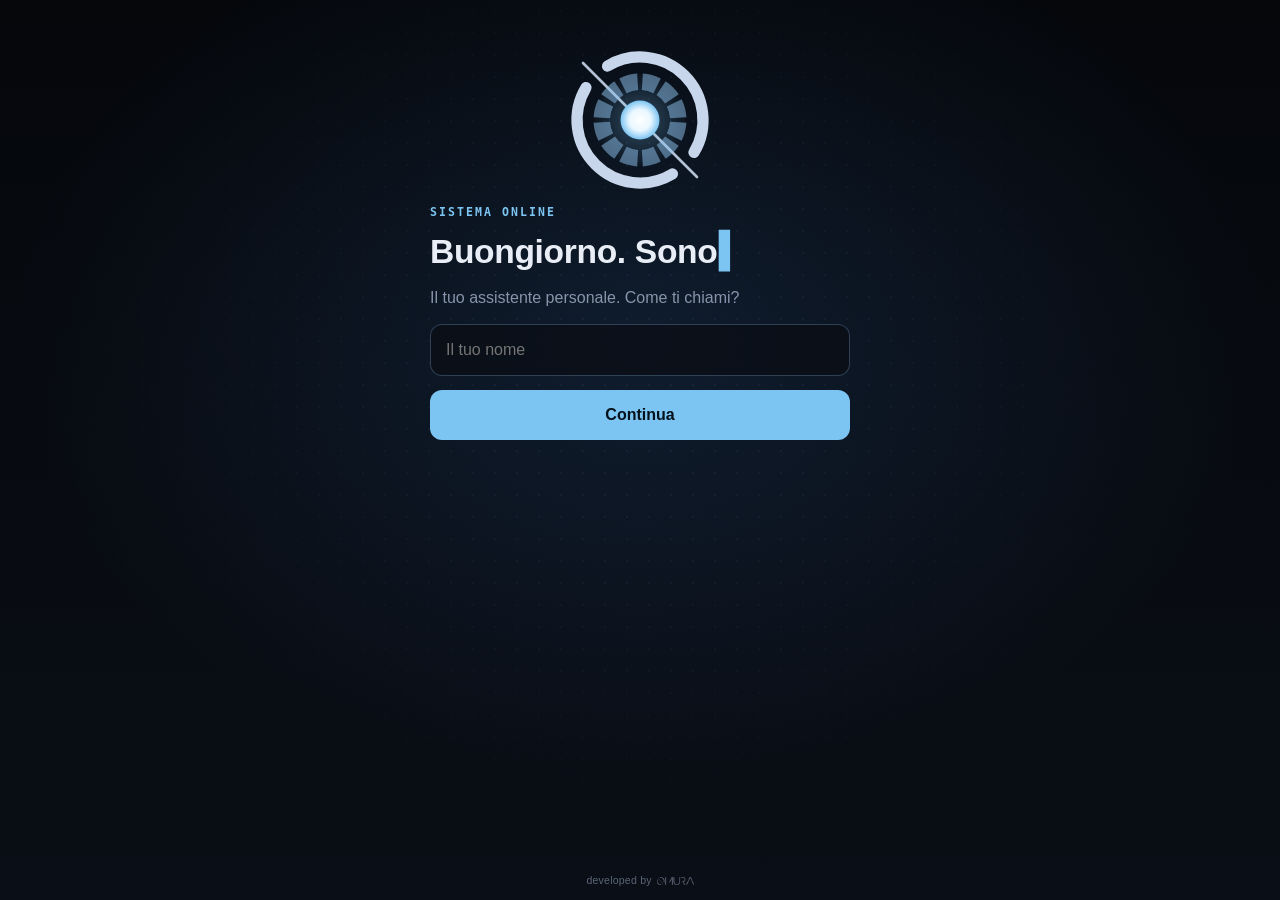
==== commit 998ed6de: "Dev: Jarvis confidenziale e ironico, apertura variabile, testi al tu Co-Authored-By: Claude Opus 5.5" ====
--- a/dev/index.html
+++ b/dev/index.html
@@ -26,15 +26,15 @@
     <div class="ob-step" data-step="name">
       <p class="eyebrow">Sistema online</p>
       <h1 class="type" data-text="Buongiorno. Sono Jarvis."></h1>
-      <p class="lead">Il suo assistente personale. Come preferisce che la chiami?</p>
-      <input id="ob-name" autocomplete="given-name" placeholder="Il suo nome" enterkeyhint="next">
+      <p class="lead">Il tuo assistente personale. Come ti chiami?</p>
+      <input id="ob-name" autocomplete="given-name" placeholder="Il tuo nome" enterkeyhint="next">
       <button class="primary wide" data-next="brain">Continua</button>
     </div>
 
     <div class="ob-step" data-step="brain" hidden>
       <p class="eyebrow">Passo 1 di 3</p>
       <h1>Per pensare mi serve un cervello.</h1>
-      <p class="lead">Scelga l'intelligenza artificiale. Le consiglio Gemini: è gratuita e mi permette di parlarle a voce in tempo reale.</p>
+      <p class="lead">Scegli l'intelligenza artificiale. Ti consiglio Gemini: è gratis e ci permette di parlare a voce in tempo reale.</p>
       <button class="card choice-card selected" data-brain="gemini">
         <span class="card-title">Gemini di Google <span class="pill">Consigliato</span></span>
         <span class="card-sub">Gratis · conversazione vocale in tempo reale · ricerca web</span>
@@ -60,7 +60,7 @@
     <div class="ob-step" data-step="voice" hidden>
       <p class="eyebrow">Passo 3 di 3</p>
       <h1>Ultima cosa: la mia voce.</h1>
-      <p class="lead">Per parlarmi mi serve il microfono. Ascolto solo quando tocca il reattore.</p>
+      <p class="lead">Per parlarmi mi serve il microfono. Ascolto solo quando tocchi il reattore. Promesso.</p>
       <label>Voce
         <select id="ob-voice"></select>
       </label>
@@ -85,7 +85,7 @@
         </svg>
         <div class="reactor-slot core-r"></div>
       </button>
-      <p id="status" class="status">Tocchi il reattore per parlare</p>
+      <p id="status" class="status">Tocca il reattore e parla</p>
 
       <div class="captions" aria-live="polite">
         <p id="cap-user" class="cap-user"></p>
@@ -95,7 +95,7 @@
     </main>
 
     <form id="composer" class="composer" hidden>
-      <textarea id="input" rows="1" placeholder="Scriva a Jarvis…" enterkeyhint="send"></textarea>
+      <textarea id="input" rows="1" placeholder="Scrivi a Jarvis…" enterkeyhint="send"></textarea>
       <button type="submit" class="send" aria-label="Invia"><svg viewBox="0 0 24 24"><path d="M12 19V5M5 12l7-7 7 7"/></svg></button>
     </form>
 
@@ -122,13 +122,13 @@
       <input id="note-date" type="date" aria-label="Scadenza">
       <button type="submit" class="primary">Aggiungi</button>
     </form>
-    <p class="small muted">Oppure dica a Jarvis: "ricordami di…"</p>
+    <p class="small muted">Oppure di' a Jarvis: "ricordami di…"</p>
     <ul id="notes" class="list"></ul>
   </section>
 
   <section id="sheet-memory" class="sheet" hidden>
-    <header><h2>Cosa so di lei</h2><button class="icon-btn" data-close aria-label="Chiudi"><svg viewBox="0 0 24 24"><path d="M6 6l12 12M18 6L6 18"/></svg></button></header>
-    <p class="small muted">Jarvis impara da solo dalle conversazioni. Può anche dirgli "ricorda che…" o "dimentica che…". Tutto resta su questo telefono.</p>
+    <header><h2>Cosa so di te</h2><button class="icon-btn" data-close aria-label="Chiudi"><svg viewBox="0 0 24 24"><path d="M6 6l12 12M18 6L6 18"/></svg></button></header>
+    <p class="small muted">Jarvis impara da solo dalle conversazioni. Puoi anche dirgli "ricorda che…" o "dimentica che…". Tutto resta su questo telefono.</p>
     <form id="memory-form" class="note-form one">
       <input id="memory-text" placeholder="Aggiungi qualcosa che Jarvis deve sapere…" required>
       <button type="submit" class="primary">Aggiungi</button>
@@ -139,7 +139,7 @@
   <section id="sheet-settings" class="sheet" hidden>
     <header><h2>Impostazioni</h2><button class="icon-btn" data-close aria-label="Chiudi"><svg viewBox="0 0 24 24"><path d="M6 6l12 12M18 6L6 18"/></svg></button></header>
     <form id="settings-form" class="settings">
-      <label>Il suo nome <input id="set-name"></label>
+      <label>Il tuo nome <input id="set-name"></label>
       <label>Intelligenza artificiale <select id="set-provider"></select></label>
       <div id="set-howto" class="howto"></div>
       <label>Chiave API <input id="set-key" type="password" autocomplete="off" spellcheck="false" placeholder="Incolla la chiave"></label>
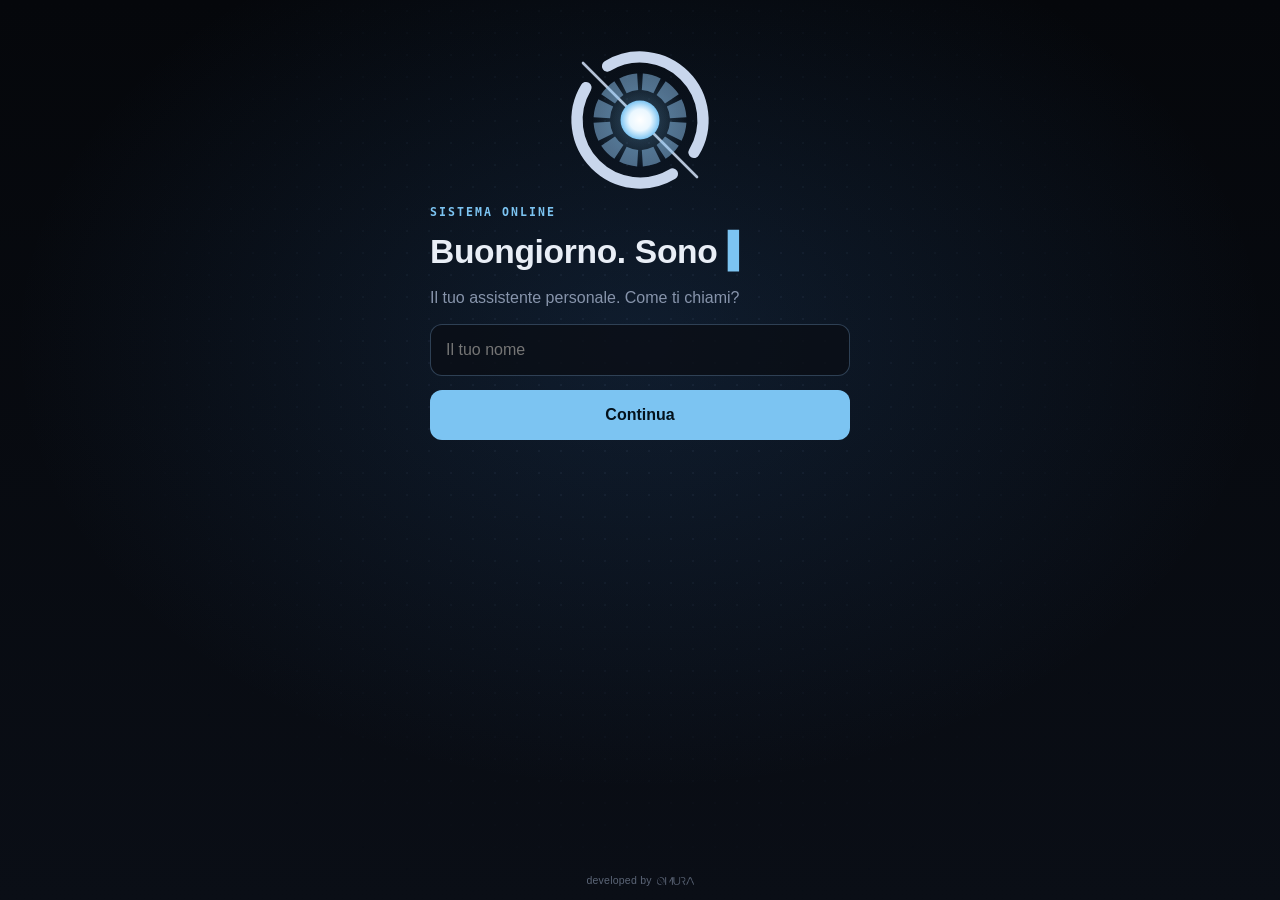
==== commit 58db4a68: "Dev: memoria automatica dalle conversazioni vocali e scritte - Dopo ogni conversazione (e nelle paus" ====
--- a/dev/index.html
+++ b/dev/index.html
@@ -128,11 +128,8 @@
 
   <section id="sheet-memory" class="sheet" hidden>
     <header><h2>Cosa so di te</h2><button class="icon-btn" data-close aria-label="Chiudi"><svg viewBox="0 0 24 24"><path d="M6 6l12 12M18 6L6 18"/></svg></button></header>
-    <p class="small muted">Jarvis impara da solo dalle conversazioni. Puoi anche dirgli "ricorda che…" o "dimentica che…". Tutto resta su questo telefono.</p>
-    <form id="memory-form" class="note-form one">
-      <input id="memory-text" placeholder="Aggiungi qualcosa che Jarvis deve sapere…" required>
-      <button type="submit" class="primary">Aggiungi</button>
-    </form>
+    <p class="small muted">Jarvis impara da solo da quello che vi dite, a voce o per iscritto, e aggiorna questa lista dopo ogni conversazione. Se qualcosa non va, cancellalo o digli "dimentica che…". Tutto resta su questo telefono.</p>
+    <p id="memory-status" class="small muted"></p>
     <ul id="memory" class="list"></ul>
   </section>
 
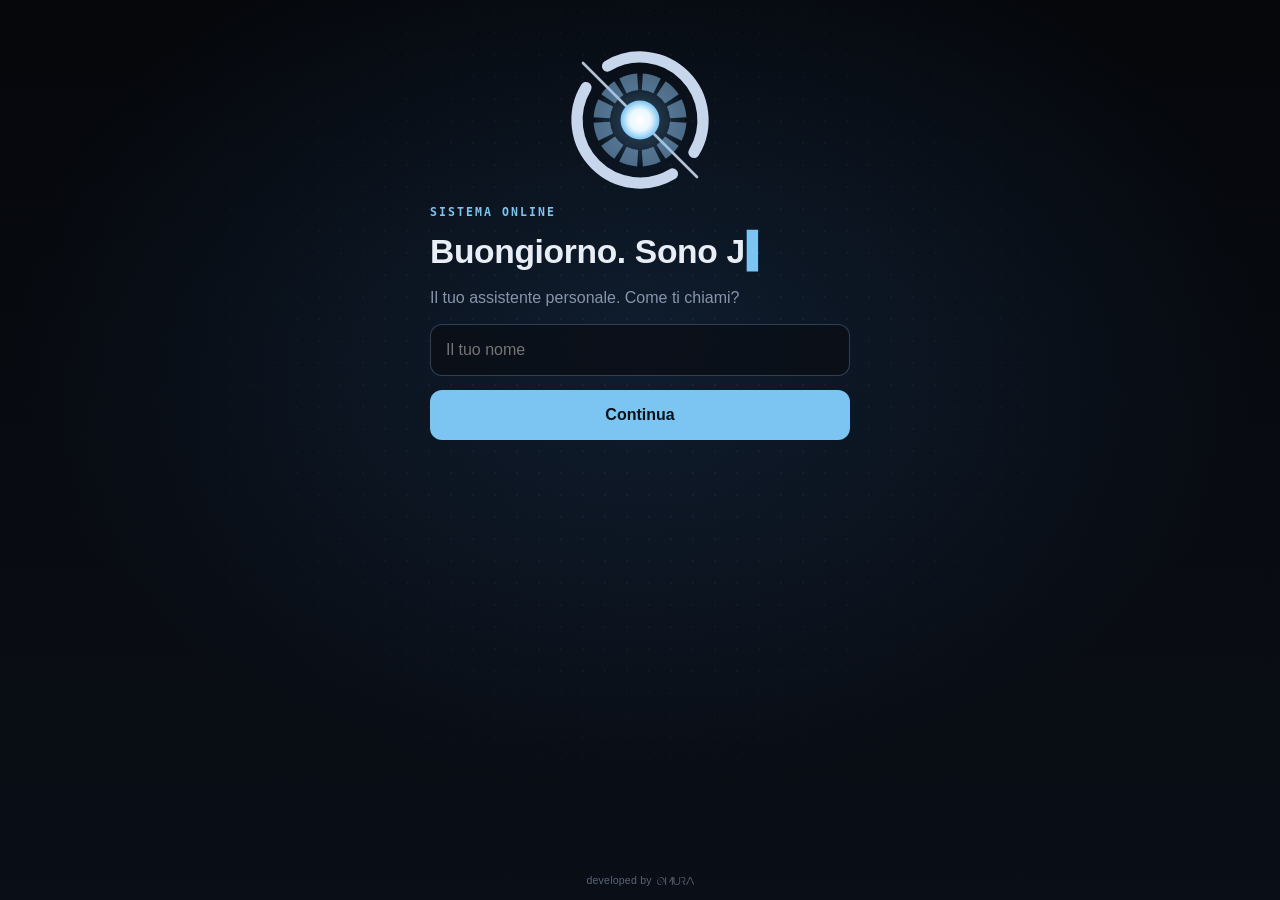
==== commit 63ad7752: "Dev: genere grammaticale dal nome e aperture sempre diverse - Ipotesi maschile/femminile dal nome, c" ====
--- a/dev/index.html
+++ b/dev/index.html
@@ -28,6 +28,14 @@
       <h1 class="type" data-text="Buongiorno. Sono Jarvis."></h1>
       <p class="lead">Il tuo assistente personale. Come ti chiami?</p>
       <input id="ob-name" autocomplete="given-name" placeholder="Il tuo nome" enterkeyhint="next">
+      <div id="ob-gender" class="gender" hidden>
+        <p id="ob-gender-hint" class="small muted"></p>
+        <div class="chips" role="radiogroup" aria-label="Come ti parlo">
+          <button type="button" data-gender="m">Al maschile</button>
+          <button type="button" data-gender="f">Al femminile</button>
+          <button type="button" data-gender="n">Neutro</button>
+        </div>
+      </div>
       <button class="primary wide" data-next="brain">Continua</button>
     </div>
 
@@ -137,6 +145,13 @@
     <header><h2>Impostazioni</h2><button class="icon-btn" data-close aria-label="Chiudi"><svg viewBox="0 0 24 24"><path d="M6 6l12 12M18 6L6 18"/></svg></button></header>
     <form id="settings-form" class="settings">
       <label>Il tuo nome <input id="set-name"></label>
+      <label>Come ti parla Jarvis
+        <select id="set-gender">
+          <option value="m">Al maschile</option>
+          <option value="f">Al femminile</option>
+          <option value="n">Neutro</option>
+        </select>
+      </label>
       <label>Intelligenza artificiale <select id="set-provider"></select></label>
       <div id="set-howto" class="howto"></div>
       <label>Chiave API <input id="set-key" type="password" autocomplete="off" spellcheck="false" placeholder="Incolla la chiave"></label>
--- a/dev/style.css
+++ b/dev/style.css
@@ -221,3 +221,10 @@
 .onboarding > .credit { margin-top: auto; padding: 8px 0 14px; }
 .dock .credit { grid-column: 1 / -1; padding: 4px 0 2px; }
 .sheet > .credit { margin-top: auto; padding-top: 20px; }
+
+/* ---------- Scelta del genere ---------- */
+.gender { display: grid; gap: 8px; animation: rise .3s ease-out; }
+.gender p { margin: 0; }
+.chips { display: flex; flex-wrap: wrap; gap: 8px; }
+.chips button { padding: 9px 15px; border-radius: 99px; background: transparent; border: 1px solid var(--line-strong); font-size: .9rem; color: var(--muted); }
+.chips button.on { border-color: var(--accent); color: var(--accent); background: rgba(124, 196, 242, .12); }
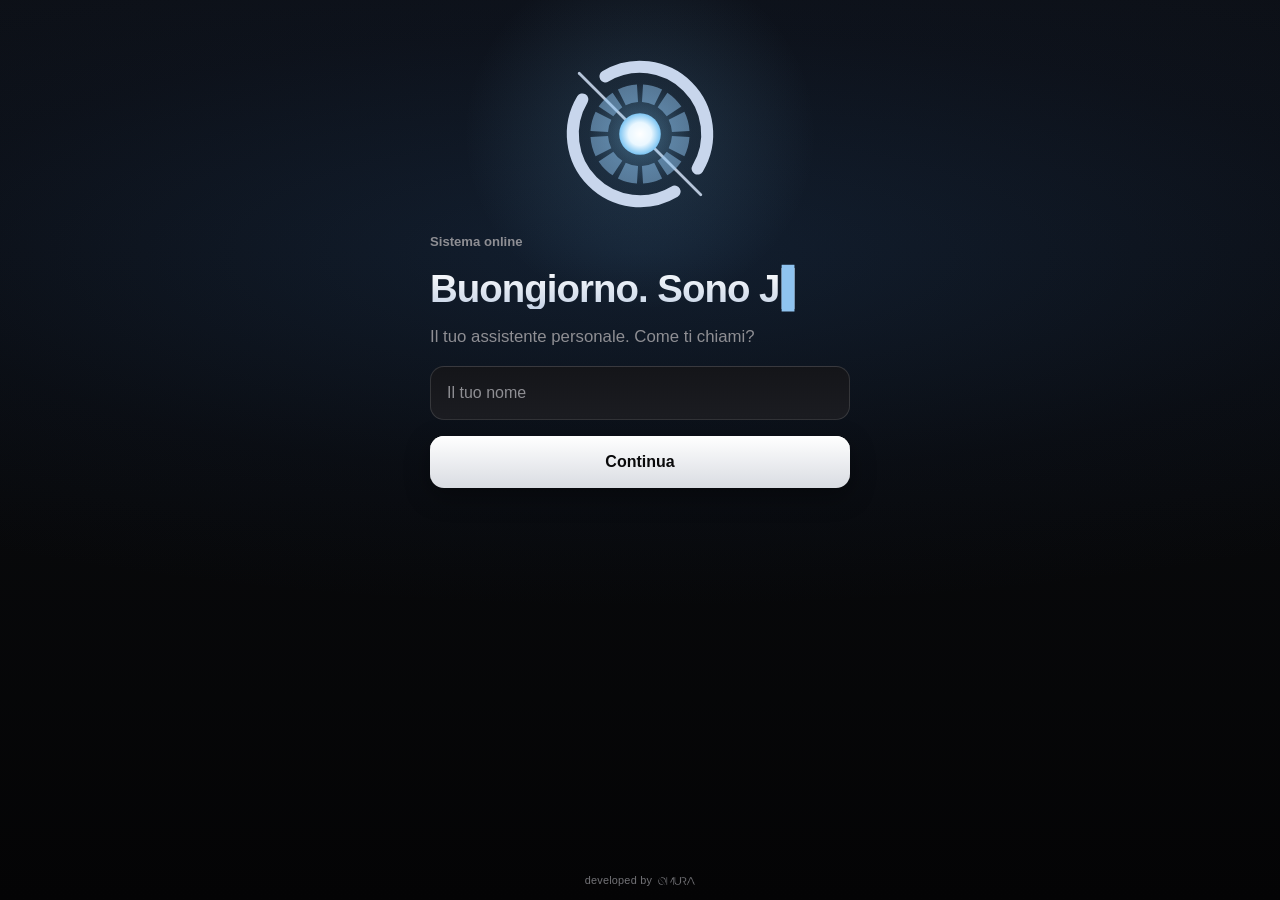
==== commit 1a3e6e3d: "Dev: più ironia nelle risposte a voce Co-Authored-By: Claude Opus 5.5 <noreply@anthropic.com>" ====
--- a/dev/index.html
+++ b/dev/index.html
@@ -5,7 +5,7 @@
   <meta name="viewport" content="width=device-width, initial-scale=1, viewport-fit=cover, interactive-widget=resizes-content">
   <title>Jarvis Dev</title>
   <meta name="description" content="Jarvis, il tuo assistente personale.">
-  <meta name="theme-color" content="#05070b">
+  <meta name="theme-color" content="#0c0f15">
   <meta name="color-scheme" content="dark">
   <meta name="author" content="Omura Srl">
   <meta name="apple-mobile-web-app-capable" content="yes">
@@ -80,17 +80,13 @@
 
   <!-- ============ Schermata principale ============ -->
   <section id="core" class="screen core" hidden>
-    <header class="hud">
-      <div class="hud-time"><span id="clock">--:--</span><span id="date"></span></div>
-      <div class="hud-title">J.A.R.V.I.S. <span class="dev-tag">DEV</span></div>
+    <header class="topbar">
+      <div class="brand"><b>Jarvis <span class="dev-tag">DEV</span></b><small><span id="date"></span> · <span id="clock">--:--</span></small></div>
       <button class="icon-btn" data-open="settings" aria-label="Impostazioni"><svg viewBox="0 0 24 24"><circle cx="12" cy="12" r="3"/><path d="M19.4 15a1.7 1.7 0 0 0 .3 1.8l.1.1a2 2 0 1 1-2.8 2.8l-.1-.1a1.7 1.7 0 0 0-1.8-.3 1.7 1.7 0 0 0-1 1.5V21a2 2 0 1 1-4 0v-.1a1.7 1.7 0 0 0-1.1-1.5 1.7 1.7 0 0 0-1.8.3l-.1.1a2 2 0 1 1-2.8-2.8l.1-.1a1.7 1.7 0 0 0 .3-1.8 1.7 1.7 0 0 0-1.5-1H3a2 2 0 1 1 0-4h.1a1.7 1.7 0 0 0 1.5-1.1 1.7 1.7 0 0 0-.3-1.8l-.1-.1a2 2 0 1 1 2.8-2.8l.1.1a1.7 1.7 0 0 0 1.8.3H9a1.7 1.7 0 0 0 1-1.5V3a2 2 0 1 1 4 0v.1a1.7 1.7 0 0 0 1 1.5 1.7 1.7 0 0 0 1.8-.3l.1-.1a2 2 0 1 1 2.8 2.8l-.1.1a1.7 1.7 0 0 0-.3 1.8V9a1.7 1.7 0 0 0 1.5 1H21a2 2 0 1 1 0 4h-.1a1.7 1.7 0 0 0-1.5 1z"/></svg></button>
     </header>
 
     <main class="stage">
       <button id="reactor-btn" class="reactor-btn" aria-label="Parla con Jarvis">
-        <svg class="hud-rings" viewBox="-100 -100 200 200" aria-hidden="true">
-          <circle class="hr1" r="96"/><circle class="hr2" r="90"/><circle class="hr3" r="99"/>
-        </svg>
         <div class="reactor-slot core-r"></div>
       </button>
       <p id="status" class="status">Tocca il reattore e parla</p>
--- a/dev/style.css
+++ b/dev/style.css
@@ -1,18 +1,28 @@
+/* Jarvis — stile "Studio": nero profondo, luce che nasce dal reattore, tipografia grande. */
 :root {
-  --bg: #05070b;
-  --bg-2: #0a0e16;
-  --surface: rgba(18, 24, 36, .72);
-  --line: rgba(140, 180, 230, .14);
-  --line-strong: rgba(140, 190, 240, .28);
-  --text: #e9eef6;
-  --muted: #8794ab;
-  --accent: #7cc4f2;
-  --on-accent: #04121c;
-  --danger: #ff7a6b;
+  --bg: #08090b;
+  --bg-top: #0c0f15;
+  --text: #f5f5f3;
+  --muted: #8e8e93;
+  --dim: #636366;
+  --line: rgba(255, 255, 255, .07);
+  --line-strong: rgba(255, 255, 255, .13);
+  --accent: #8fc3ef;
+  --on-accent: #0a0a0b;
+  --danger: #ff6b5e;
+  --glow: 124 196 242;
+  /* superfici con un filo di profondità */
+  --surface: linear-gradient(180deg, #212329 0%, #15161a 100%);
+  --surface-hover: linear-gradient(180deg, #2a2c33 0%, #1b1c21 100%);
+  --surface-edge: inset 0 1px 0 rgba(255, 255, 255, .07), 0 1px 2px rgba(0, 0, 0, .45);
+  --light: linear-gradient(180deg, #ffffff 0%, #d9dce2 100%);
+  --silver: linear-gradient(180deg, #ffffff 0%, #c6d3e6 100%);
+  /* reattore */
   --r-ring: #c8d6ec;
   --r-seg: #8fc3ef;
   --core: #7cc4f2;
-  --radius: 14px;
+  --radius: 16px;
+  --sans: -apple-system, BlinkMacSystemFont, "SF Pro Text", "Segoe UI", Roboto, sans-serif;
   --mono: ui-monospace, "SF Mono", "Cascadia Mono", "Roboto Mono", monospace;
   color-scheme: dark;
 }
@@ -22,20 +32,14 @@
 body {
   margin: 0;
   background:
-    radial-gradient(70vmax 50vmax at 50% 38%, rgba(60, 130, 210, .16), transparent 70%),
-    linear-gradient(var(--bg), var(--bg-2)) fixed;
+    radial-gradient(130% 55% at 50% 28%, rgba(60, 125, 205, .17) 0%, rgba(40, 80, 150, .06) 45%, transparent 72%),
+    linear-gradient(180deg, var(--bg-top) 0%, var(--bg) 55%, #040405 100%) fixed;
   color: var(--text);
-  font: 16px/1.5 -apple-system, BlinkMacSystemFont, "Segoe UI", Roboto, sans-serif;
+  font: 16px/1.5 var(--sans);
+  -webkit-font-smoothing: antialiased;
   -webkit-tap-highlight-color: transparent;
   --level: 0;
   overflow: hidden;
-}
-/* trama sottile da display, quasi invisibile */
-body::before {
-  content: ""; position: fixed; inset: 0; pointer-events: none; z-index: 0;
-  background-image: radial-gradient(rgba(150, 190, 240, .06) 1px, transparent 1px);
-  background-size: 22px 22px;
-  mask-image: radial-gradient(60vmax 60vmax at 50% 40%, #000 20%, transparent 75%);
 }
 [hidden] { display: none !important; }
 a { color: var(--accent); }
@@ -53,26 +57,41 @@
 
 /* ---------- Controlli ---------- */
 input:not([type=checkbox]), select, textarea {
-  width: 100%; padding: 13px 15px; border-radius: 12px;
-  background: rgba(10, 14, 22, .8); border: 1px solid var(--line-strong); outline: none;
-}
-input:focus, select:focus, textarea:focus { border-color: var(--accent); box-shadow: 0 0 0 3px rgba(124, 196, 242, .15); }
-button { cursor: pointer; border: 0; border-radius: 12px; padding: 13px 18px; background: rgba(255, 255, 255, .06); }
+  width: 100%; padding: 14px 16px; border-radius: 14px; outline: none;
+  background: linear-gradient(180deg, #141519 0%, #1b1c21 100%);
+  border: 1px solid var(--line-strong);
+  transition: border-color .2s, box-shadow .2s;
+}
+input::placeholder, textarea::placeholder { color: var(--muted); }
+input:focus, select:focus, textarea:focus { border-color: rgb(var(--glow) / .6); box-shadow: 0 0 0 4px rgb(var(--glow) / .12); }
+button { cursor: pointer; border: 0; border-radius: 14px; padding: 14px 18px; background: var(--surface); box-shadow: var(--surface-edge); transition: transform .15s, background .2s; }
+button:active { transform: scale(.97); }
 button:disabled { opacity: .45; }
-.primary { background: var(--accent); color: var(--on-accent); font-weight: 650; }
-.ghost { background: transparent; border: 1px solid var(--line-strong); }
+.primary { background: var(--light); color: var(--on-accent); font-weight: 650; box-shadow: inset 0 1px 0 #fff, 0 8px 24px rgba(0, 0, 0, .35); }
+.ghost { background: transparent; border: 1px solid var(--line-strong); box-shadow: none; }
 .danger { color: var(--danger); }
 .wide { width: 100%; }
-.button-link { display: block; text-align: center; text-decoration: none; padding: 13px 18px; border-radius: 12px; }
-.icon-btn { width: 40px; height: 40px; padding: 0; display: grid; place-items: center; background: transparent; color: var(--muted); border-radius: 50%; }
+.button-link { display: block; text-align: center; text-decoration: none; padding: 14px 18px; border-radius: 14px; }
+.icon-btn { width: 44px; height: 44px; padding: 0; display: grid; place-items: center; background: transparent; box-shadow: none; color: var(--muted); border-radius: 50%; }
 .icon-btn:hover { color: var(--text); }
-label { display: grid; gap: 6px; font-size: .88rem; font-weight: 600; color: var(--muted); }
-label.check { display: flex; align-items: center; gap: 10px; font-weight: 400; color: var(--text); font-size: 1rem; }
-label.check input { width: 20px; height: 20px; accent-color: var(--accent); }
-.badge { position: absolute; top: 4px; right: 18%; min-width: 17px; height: 17px; padding: 0 4px; border-radius: 99px; background: var(--danger); color: #fff; font: 700 .68rem/17px var(--mono); text-align: center; }
-.dev-tag { font: 700 .58rem var(--mono); letter-spacing: .08em; padding: 1px 5px; border-radius: 4px; background: #f79009; color: #1a1300; vertical-align: middle; }
-
-/* ---------- Reattore ---------- */
+label { display: grid; gap: 7px; font-size: .85rem; font-weight: 600; color: var(--muted); }
+/* interruttori stile iPhone */
+label.check { display: flex; align-items: center; justify-content: space-between; gap: 12px; font-weight: 400; color: var(--text); font-size: 1rem; }
+label.check span { order: -1; }
+label.check input {
+  appearance: none; -webkit-appearance: none; flex: none; position: relative; margin: 0;
+  width: 51px; height: 31px; border-radius: 16px; background: #2c2c30; cursor: pointer; transition: background .25s;
+}
+label.check input::after {
+  content: ""; position: absolute; top: 2px; left: 2px; width: 27px; height: 27px; border-radius: 50%;
+  background: var(--light); box-shadow: 0 2px 6px rgba(0, 0, 0, .4); transition: transform .25s cubic-bezier(.3, .8, .3, 1);
+}
+label.check input:checked { background: linear-gradient(180deg, #9fd0f5 0%, #5f9fd8 100%); }
+label.check input:checked::after { transform: translateX(20px); }
+.badge { position: absolute; top: 5px; right: 5px; min-width: 17px; height: 17px; padding: 0 4px; border-radius: 99px; background: var(--light); color: var(--on-accent); font: 700 .68rem/17px var(--sans); text-align: center; }
+.dev-tag { font: 700 .58rem var(--sans); letter-spacing: .08em; padding: 2px 5px; border-radius: 5px; background: #f79009; color: #1a1300; vertical-align: 2px; }
+
+/* ---------- Reattore (il logo: non si tocca) ---------- */
 .reactor-slot { flex: none; }
 svg.reactor { width: 100%; height: 100%; overflow: visible; stroke: none; }
 .reactor .ring { fill: none; stroke: var(--r-ring); stroke-width: 15; }
@@ -94,137 +113,178 @@
 body[data-state=listening] .reactor .ring { animation: ring-pulse 1.8s ease-in-out infinite; }
 @keyframes ring-pulse { 50% { opacity: .6; } }
 
-/* anelli HUD attorno al reattore */
-.hud-rings { position: absolute; inset: -9%; width: 118%; height: 118%; overflow: visible; pointer-events: none; }
-.hud-rings circle { fill: none; stroke: var(--line-strong); transform-box: view-box; transform-origin: 0 0; }
-.hud-rings .hr1 { stroke-width: .6; stroke-dasharray: 2 6; animation: spin 60s linear infinite; }
-.hud-rings .hr2 { stroke-width: 1.2; stroke-dasharray: 40 18 6 18; opacity: .7; animation: spin 38s linear infinite reverse; }
-.hud-rings .hr3 { stroke-width: .5; opacity: .5; }
-body[data-state=listening] .hud-rings .hr2, body[data-state=speaking] .hud-rings .hr2 { stroke: var(--accent); opacity: calc(.35 + var(--level)); }
-body[data-state=thinking] .hud-rings .hr1 { animation-duration: 6s; stroke: var(--accent); }
-
-.no-motion *, .no-motion *::before { animation: none !important; transition: none !important; }
+.no-motion *, .no-motion *::before, .no-motion *::after { animation: none !important; transition: none !important; }
 
 /* ---------- Primo avvio ---------- */
-.onboarding { overflow-y: auto; align-items: center; padding-inline: max(20px, env(safe-area-inset-left)); }
-.ob-reactor { margin: max(5vh, 24px) 0 10px; }
-.reactor-slot.ob { width: min(38vw, 150px); aspect-ratio: 1; }
-.ob-step { width: 100%; max-width: 420px; display: grid; gap: 14px; padding-bottom: 32px; animation: rise .5s ease-out; }
-.eyebrow { margin: 0; font: 600 .72rem var(--mono); letter-spacing: .18em; text-transform: uppercase; color: var(--accent); }
-.ob-step h1 { margin: 0; font-size: clamp(1.6rem, 6.5vw, 2.1rem); line-height: 1.15; font-weight: 650; letter-spacing: -.01em; min-height: 1.15em; }
-.lead { margin: 0; color: var(--muted); }
-.type::after { content: "▍"; color: var(--accent); animation: blink 1s steps(1) infinite; margin-left: 2px; }
+.onboarding { overflow-y: auto; align-items: center; padding-inline: max(24px, env(safe-area-inset-left)); }
+.ob-reactor { position: relative; margin: max(6vh, 28px) 0 18px; }
+.ob-reactor::before { content: ""; position: absolute; inset: -60%; border-radius: 50%; background: radial-gradient(closest-side, rgb(var(--glow) / .16), transparent); pointer-events: none; }
+.reactor-slot.ob { position: relative; width: min(40vw, 160px); aspect-ratio: 1; }
+.ob-step { width: 100%; max-width: 420px; display: grid; gap: 16px; padding-bottom: 32px; animation: rise .5s ease-out; }
+.eyebrow { margin: 0; font-size: .82rem; font-weight: 600; color: var(--muted); }
+.ob-step h1 {
+  margin: 0; font-size: clamp(1.9rem, 8vw, 2.4rem); line-height: 1.08; font-weight: 700; letter-spacing: -.025em; min-height: 1.08em;
+  background: var(--silver); -webkit-background-clip: text; background-clip: text; color: transparent;
+}
+.lead { margin: 0; color: var(--muted); font-size: 1.05rem; line-height: 1.45; }
+.type::after { content: "▍"; color: var(--accent); -webkit-text-fill-color: var(--accent); animation: blink 1s steps(1) infinite; margin-left: 2px; }
 .type.done::after { content: ""; }
 @keyframes blink { 50% { opacity: 0; } }
 @keyframes rise { from { opacity: 0; transform: translateY(10px); } }
-.card { display: grid; gap: 4px; text-align: left; padding: 16px; border: 1px solid var(--line-strong); background: var(--surface); border-radius: var(--radius); }
-.choice-card.selected { border-color: var(--accent); box-shadow: 0 0 0 1px var(--accent) inset; }
+.card { display: grid; gap: 4px; text-align: left; padding: 18px; border: 1px solid var(--line); background: var(--surface); box-shadow: var(--surface-edge); border-radius: 20px; }
+.choice-card.selected { border-color: rgba(255, 255, 255, .55); box-shadow: inset 0 0 0 1px rgba(255, 255, 255, .55), 0 10px 30px rgb(var(--glow) / .10); }
 .card-title { font-weight: 650; display: flex; align-items: center; gap: 8px; }
 .card-sub { font-size: .86rem; color: var(--muted); }
-.pill { font: 700 .62rem var(--mono); letter-spacing: .06em; text-transform: uppercase; padding: 2px 7px; border-radius: 99px; background: rgba(124, 196, 242, .15); color: var(--accent); }
-.steps { margin: 0; padding: 0; list-style: none; counter-reset: s; display: grid; gap: 10px; }
-.steps li { counter-increment: s; display: grid; grid-template-columns: 30px 1fr; gap: 10px; align-items: start; color: var(--muted); }
-.steps li::before { content: counter(s); width: 26px; height: 26px; border-radius: 50%; border: 1px solid var(--accent); color: var(--accent); display: grid; place-items: center; font: 600 .8rem var(--mono); }
+.pill { font-size: .66rem; font-weight: 700; letter-spacing: .04em; text-transform: uppercase; padding: 3px 8px; border-radius: 99px; background: var(--light); color: var(--on-accent); }
+.steps { margin: 0; padding: 0; list-style: none; counter-reset: s; display: grid; gap: 12px; }
+.steps li { counter-increment: s; display: grid; grid-template-columns: 32px 1fr; gap: 10px; align-items: start; color: var(--muted); }
+.steps li::before { content: counter(s); width: 28px; height: 28px; border-radius: 50%; background: var(--surface); box-shadow: var(--surface-edge); color: var(--text); display: grid; place-items: center; font-size: .82rem; font-weight: 600; }
 .steps li strong, .steps li em { color: var(--text); }
 #ob-key-msg.ok { color: #7ee2a8; }
 
 /* ---------- Schermata principale ---------- */
 .core { overflow: hidden; }
-.hud { display: grid; grid-template-columns: 1fr auto 1fr; align-items: center; padding: 10px 16px 0; }
-.hud-time { display: grid; font-family: var(--mono); line-height: 1.2; }
-#clock { font-size: 1.05rem; color: var(--text); letter-spacing: .04em; }
-#date { font-size: .68rem; color: var(--muted); text-transform: uppercase; letter-spacing: .12em; }
-.hud-title { font: 600 .74rem var(--mono); letter-spacing: .32em; color: var(--muted); }
-.hud .icon-btn { justify-self: end; }
-
-.stage { flex: 1; min-height: 0; display: flex; flex-direction: column; align-items: center; justify-content: center; gap: 14px; padding: 0 20px; }
-.reactor-btn { position: relative; padding: 0; background: transparent; border-radius: 50%; width: min(56vw, 34vh, 260px); aspect-ratio: 1; margin-top: 4vh; }
-.reactor-slot.core-r { width: 100%; height: 100%; }
-.status { margin: 18px 0 0; font: 600 .72rem var(--mono); letter-spacing: .22em; text-transform: uppercase; color: var(--muted); min-height: 1.2em; }
-body[data-state=listening] .status, body[data-state=speaking] .status { color: var(--accent); }
-
-.captions { width: 100%; max-width: 520px; min-height: 22vh; max-height: 34vh; overflow-y: auto; text-align: center; display: grid; align-content: start; gap: 8px; padding: 6px 4px; mask-image: linear-gradient(transparent, #000 10%, #000 90%, transparent); }
-.cap-user { margin: 0; color: var(--muted); font-size: .95rem; font-style: italic; }
+.topbar { display: flex; align-items: center; justify-content: space-between; padding: 12px 14px 0 24px; }
+.brand { display: grid; gap: 1px; line-height: 1.25; }
+.brand b { font-size: 1.06rem; font-weight: 600; letter-spacing: -.01em; }
+.brand small { font-size: .82rem; color: var(--muted); font-variant-numeric: tabular-nums; }
+#date { display: inline-block; }
+#date::first-letter { text-transform: uppercase; }
+
+.stage { flex: 1; min-height: 0; display: flex; flex-direction: column; align-items: center; padding: 3vh 0 0; }
+.reactor-btn { position: relative; flex: none; padding: 0; background: transparent; box-shadow: none; border-radius: 50%; width: min(54vw, 30vh, 230px); aspect-ratio: 1; }
+.reactor-btn:active { transform: scale(.97); }
+/* la luce del reattore si diffonde nella stanza e cresce con la voce */
+.reactor-btn::before {
+  content: ""; position: absolute; inset: -55%; border-radius: 50%; pointer-events: none;
+  background: radial-gradient(closest-side, rgb(var(--glow) / calc(.13 + var(--level) * .3)), rgb(var(--glow) / 0));
+  transition: background .12s linear;
+}
+body[data-state=thinking] .reactor-btn::before { animation: glow 1.4s ease-in-out infinite; }
+@keyframes glow { 50% { opacity: .55; } }
+.reactor-slot.core-r { position: relative; width: 100%; height: 100%; }
+.status { margin: 22px 0 0; padding: 0 24px; font-size: .82rem; font-weight: 500; color: var(--muted); min-height: 1.3em; text-align: center; transition: color .3s; }
+body[data-state=listening] .status, body[data-state=speaking] .status { color: #cfe5f8; }
+
+.captions {
+  align-self: stretch; flex: 1; min-height: 0; overflow-y: auto; display: grid; align-content: start; gap: 12px;
+  width: 100%; max-width: 560px; margin: 0 auto; padding: 26px 28px 20px; text-align: left;
+  -webkit-mask-image: linear-gradient(transparent, #000 22px, #000 calc(100% - 28px), transparent);
+  mask-image: linear-gradient(transparent, #000 22px, #000 calc(100% - 28px), transparent);
+}
+.cap-user { margin: 0; color: var(--muted); font-size: 1.05rem; line-height: 1.4; }
 .cap-user:not(:empty)::before { content: "“"; } .cap-user:not(:empty)::after { content: "”"; }
-.cap-jarvis { font-size: 1.12rem; line-height: 1.45; }
-.cap-jarvis p { margin: 0 0 6px; }
-.cap-jarvis ul, .cap-jarvis ol { text-align: left; display: inline-block; margin: 4px 0; padding-left: 20px; }
-.app-actions { display: flex; flex-wrap: wrap; gap: 8px; justify-content: center; }
-.action { display: inline-flex; align-items: center; padding: 9px 14px; border-radius: 99px; background: rgba(124, 196, 242, .12); border: 1px solid rgba(124, 196, 242, .45); color: var(--accent); text-decoration: none; font-size: .88rem; font-weight: 600; }
-
-.composer { display: flex; gap: 8px; align-items: flex-end; padding: 8px 14px; animation: rise .25s ease-out; }
-.composer textarea { resize: none; max-height: 130px; border-radius: 22px; padding: 11px 16px; }
-.send { width: 46px; height: 46px; padding: 0; border-radius: 50%; display: grid; place-items: center; background: var(--accent); color: var(--on-accent); flex: none; }
-
-.dock { display: grid; grid-template-columns: repeat(4, 1fr); padding: 6px 8px 8px; border-top: 1px solid var(--line); background: rgba(5, 7, 11, .6); -webkit-backdrop-filter: blur(16px); backdrop-filter: blur(16px); }
-.dock button { position: relative; background: transparent; display: grid; justify-items: center; gap: 3px; padding: 8px 4px; color: var(--muted); font-size: .7rem; letter-spacing: .02em; }
-.dock button:hover, .dock button.on { color: var(--text); }
+.cap-jarvis {
+  font-size: clamp(1.45rem, 6.6vw, 1.8rem); line-height: 1.2; font-weight: 600; letter-spacing: -.02em; text-wrap: pretty;
+  background: var(--silver); -webkit-background-clip: text; background-clip: text; color: transparent;
+}
+.cap-jarvis p { margin: 0 0 10px; }
+.cap-jarvis p:last-child { margin-bottom: 0; }
+.cap-jarvis ul, .cap-jarvis ol { margin: 4px 0 10px; padding-left: 1.1em; font-size: .78em; font-weight: 500; line-height: 1.35; }
+.cap-jarvis li::marker { color: var(--muted); }
+.cap-jarvis a { -webkit-text-fill-color: var(--accent); }
+.app-actions { display: flex; flex-wrap: wrap; gap: 8px; }
+.action { display: inline-flex; align-items: center; padding: 10px 16px; border-radius: 99px; background: var(--light); color: var(--on-accent); text-decoration: none; font-size: .9rem; font-weight: 600; box-shadow: 0 6px 18px rgba(0, 0, 0, .35); }
+.source-chip { display: inline-flex; padding: 7px 12px; border-radius: 99px; background: var(--surface); box-shadow: var(--surface-edge); color: var(--muted); text-decoration: none; font-size: .8rem; }
+
+.composer { display: flex; gap: 10px; align-items: flex-end; padding: 6px 20px 4px; animation: rise .25s ease-out; }
+.composer textarea { resize: none; max-height: 130px; border-radius: 26px; padding: 13px 18px; }
+.send { width: 50px; height: 50px; padding: 0; border-radius: 50%; display: grid; place-items: center; background: var(--light); color: var(--on-accent); flex: none; box-shadow: inset 0 1px 0 #fff, 0 6px 18px rgba(0, 0, 0, .35); }
+
+.dock {
+  display: flex; flex-wrap: wrap; align-items: center; gap: 10px; padding: 12px 20px 10px;
+  background: linear-gradient(180deg, rgba(8, 9, 11, 0) 0%, rgba(6, 7, 9, .9) 40%);
+}
+.dock button { position: relative; flex: none; width: 52px; height: 52px; padding: 0; border-radius: 50%; display: grid; place-items: center; color: var(--text); }
+.dock button:hover { background: var(--surface-hover); }
+.dock button span { position: absolute; width: 1px; height: 1px; overflow: hidden; clip: rect(0 0 0 0); white-space: nowrap; }
+.dock #kb-toggle { flex: 1; min-width: 0; width: auto; border-radius: 26px; display: flex; align-items: center; gap: 10px; padding: 0 18px; color: var(--muted); }
+.dock #kb-toggle span { position: static; width: auto; height: auto; overflow: visible; clip: auto; font-size: 1rem; }
+.dock #kb-toggle.on { color: var(--text); box-shadow: var(--surface-edge), inset 0 0 0 1px var(--line-strong); }
 
 /* ---------- Pannelli ---------- */
 .sheet {
   position: fixed; inset: 0; z-index: 20; display: flex; flex-direction: column;
-  background: rgba(5, 7, 11, .94); -webkit-backdrop-filter: blur(20px); backdrop-filter: blur(20px);
-  padding: calc(env(safe-area-inset-top) + 8px) calc(16px + env(safe-area-inset-right)) calc(16px + env(safe-area-inset-bottom)) calc(16px + env(safe-area-inset-left));
-  overflow-y: auto; animation: sheet-in .28s cubic-bezier(.2, .8, .2, 1);
-}
-@keyframes sheet-in { from { opacity: 0; transform: translateY(24px); } }
-.sheet > header { display: flex; align-items: center; justify-content: space-between; margin-bottom: 12px; }
-.sheet h2 { margin: 0; font-size: 1.3rem; font-weight: 650; }
-.sheet > * + * { margin-top: 10px; }
+  background:
+    radial-gradient(120% 45% at 50% 0%, rgba(60, 125, 205, .14) 0%, transparent 65%),
+    linear-gradient(180deg, rgba(13, 15, 20, .97) 0%, rgba(8, 9, 11, .98) 50%);
+  -webkit-backdrop-filter: blur(24px); backdrop-filter: blur(24px);
+  padding: calc(env(safe-area-inset-top) + 12px) calc(20px + env(safe-area-inset-right)) calc(16px + env(safe-area-inset-bottom)) calc(24px + env(safe-area-inset-left));
+  overflow-y: auto; animation: sheet-in .35s cubic-bezier(.2, .8, .2, 1);
+}
+@keyframes sheet-in { from { opacity: 0; transform: translateY(28px); } }
+.sheet > header { display: flex; align-items: center; justify-content: space-between; gap: 12px; margin-bottom: 14px; }
+.sheet h2 {
+  margin: 0; font-size: 2.1rem; line-height: 1.1; font-weight: 700; letter-spacing: -.025em;
+  background: var(--silver); -webkit-background-clip: text; background-clip: text; color: transparent;
+}
+.sheet > header .icon-btn { width: 40px; height: 40px; flex: none; background: var(--surface); box-shadow: var(--surface-edge); color: var(--text); }
+.sheet > * + * { margin-top: 12px; }
 .sheet-foot { margin-top: auto; padding-top: 14px; }
 
-.messages { display: flex; flex-direction: column; gap: 14px; flex: 1; }
+.messages { display: flex; flex-direction: column; gap: 16px; flex: 1; }
 .msg { max-width: 88%; overflow-wrap: anywhere; }
-.msg.user { align-self: flex-end; background: rgba(124, 196, 242, .14); border: 1px solid rgba(124, 196, 242, .3); padding: 9px 14px; border-radius: 18px 18px 4px 18px; white-space: pre-wrap; }
-.msg.assistant { align-self: flex-start; max-width: 100%; }
+.msg.user { align-self: flex-end; background: var(--surface); box-shadow: var(--surface-edge); padding: 10px 15px; border-radius: 20px 20px 6px 20px; white-space: pre-wrap; }
+.msg.assistant { align-self: flex-start; max-width: 100%; font-size: 1.04rem; }
 .msg.assistant p { margin: 0 0 8px; }
-.msg .sources { margin-top: 8px; font-size: .78rem; color: var(--muted); display: grid; gap: 2px; }
+.msg .sources { margin-top: 8px; font-size: .8rem; color: var(--muted); display: grid; gap: 2px; }
 .msg .sources a { overflow: hidden; text-overflow: ellipsis; white-space: nowrap; color: var(--muted); }
-.msg .app-actions { justify-content: flex-start; margin-top: 8px; }
-.msg .meta { font: .66rem var(--mono); color: var(--muted); margin-top: 4px; letter-spacing: .06em; }
+.msg .app-actions { margin-top: 8px; }
+.msg .meta { font-size: .72rem; color: var(--dim); margin-top: 4px; }
 .msg.error { color: var(--danger); }
 
-.note-form { display: grid; grid-template-columns: 1fr auto; gap: 8px; }
+.note-form { display: grid; grid-template-columns: 1fr auto; gap: 10px; }
 .note-form #note-text { grid-column: 1 / -1; }
 .note-form.one { grid-template-columns: 1fr auto; }
 .list { list-style: none; margin: 6px 0 0; padding: 0; }
-.list li { display: flex; align-items: center; gap: 12px; padding: 13px 2px; border-bottom: 1px solid var(--line); }
-.list li.done .l-text { text-decoration: line-through; color: var(--muted); }
-.list input[type=checkbox] { width: 20px; height: 20px; accent-color: var(--accent); flex: none; margin: 0; }
+.list li { display: flex; align-items: center; gap: 14px; padding: 14px 0; border-bottom: 1px solid var(--line); }
+.list li.done .l-text { text-decoration: line-through; color: var(--dim); }
+.list input[type=checkbox] {
+  appearance: none; -webkit-appearance: none; width: 24px; height: 24px; flex: none; margin: 0; border-radius: 50%;
+  border: 1.5px solid var(--dim); display: grid; place-items: center; cursor: pointer; transition: background .2s, border-color .2s;
+}
+.list input[type=checkbox]:checked { background: var(--light); border-color: transparent; }
+.list input[type=checkbox]:checked::after { content: ""; width: 6px; height: 11px; border: solid var(--on-accent); border-width: 0 2px 2px 0; transform: translateY(-1px) rotate(45deg); }
 .l-body { flex: 1; min-width: 0; }
-.l-sub { font: .72rem var(--mono); color: var(--muted); letter-spacing: .04em; }
+.l-text { font-size: 1.06rem; line-height: 1.3; }
+.l-sub { font-size: .8rem; color: var(--muted); margin-top: 2px; }
 .list li.overdue .l-sub { color: var(--danger); }
-.list .del { background: transparent; color: var(--muted); padding: 6px; }
+.list .del { background: transparent; box-shadow: none; color: var(--dim); padding: 8px; }
 .list .del svg { width: 16px; height: 16px; }
 
-.settings { display: grid; gap: 16px; }
-.howto { border-left: 2px solid var(--line-strong); padding-left: 14px; font-size: .9rem; color: var(--muted); }
+.settings { display: grid; gap: 18px; }
+.howto { padding: 12px 14px; border-radius: var(--radius); background: var(--surface); box-shadow: var(--surface-edge); font-size: .9rem; color: var(--muted); }
 .howto p { margin: 0 0 4px; color: var(--text); }
 .howto ol { margin: 0; padding-left: 18px; }
-details.guide { border: 1px solid var(--line); border-radius: var(--radius); padding: 12px 14px; background: var(--surface); }
+details.guide { border-radius: var(--radius); padding: 14px 16px; background: var(--surface); box-shadow: var(--surface-edge); }
 details.guide summary { font-weight: 600; cursor: pointer; }
 details.guide h4 { margin: 14px 0 4px; font-size: .9rem; }
 details.guide ol { margin: 0; padding-left: 20px; font-size: .9rem; color: var(--muted); }
-details.guide code { background: rgba(255, 255, 255, .06); padding: 1px 5px; border-radius: 4px; font-size: .8rem; word-break: break-all; }
-.danger-zone { padding-top: 14px; border-top: 1px solid var(--line); }
-
-.toast { position: fixed; left: 50%; bottom: calc(96px + env(safe-area-inset-bottom)); transform: translateX(-50%); z-index: 40; max-width: min(90vw, 420px); padding: 10px 16px; border-radius: 12px; background: rgba(20, 28, 42, .96); border: 1px solid var(--line-strong); font-size: .9rem; animation: rise .25s ease-out; }
+details.guide code { background: rgba(255, 255, 255, .07); padding: 1px 5px; border-radius: 5px; font-size: .8rem; word-break: break-all; }
+.danger-zone { padding-top: 16px; border-top: 1px solid var(--line); }
+
+.toast {
+  position: fixed; left: 50%; bottom: calc(110px + env(safe-area-inset-bottom)); transform: translateX(-50%); z-index: 40;
+  max-width: min(90vw, 420px); padding: 12px 18px; border-radius: 18px; font-size: .92rem;
+  background: linear-gradient(180deg, rgba(42, 44, 51, .96), rgba(26, 27, 32, .96)); box-shadow: var(--surface-edge), 0 12px 32px rgba(0, 0, 0, .45);
+  -webkit-backdrop-filter: blur(16px); backdrop-filter: blur(16px); animation: rise .25s ease-out;
+}
 
 /* ---------- Firma ---------- */
 /* il logo è una maschera: prende il colore del testo */
-.credit { margin: 0; text-align: center; font-size: .66rem; line-height: 1; letter-spacing: .02em; color: var(--muted); opacity: .65; }
+.credit { margin: 0; text-align: center; font-size: .68rem; line-height: 1; letter-spacing: .02em; color: var(--muted); opacity: .8; }
 .credit .omura {
   display: inline-block; width: 3.42em; height: .74em; margin-left: .25em; background: currentColor; vertical-align: -.05em;
   -webkit-mask: url(brand/omura.png) center / contain no-repeat;
   mask: url(brand/omura.png) center / contain no-repeat;
 }
 .onboarding > .credit { margin-top: auto; padding: 8px 0 14px; }
-.dock .credit { grid-column: 1 / -1; padding: 4px 0 2px; }
+.dock .credit { flex-basis: 100%; padding: 6px 0 2px; }
 .sheet > .credit { margin-top: auto; padding-top: 20px; }
 
 /* ---------- Scelta del genere ---------- */
 .gender { display: grid; gap: 8px; animation: rise .3s ease-out; }
 .gender p { margin: 0; }
 .chips { display: flex; flex-wrap: wrap; gap: 8px; }
-.chips button { padding: 9px 15px; border-radius: 99px; background: transparent; border: 1px solid var(--line-strong); font-size: .9rem; color: var(--muted); }
-.chips button.on { border-color: var(--accent); color: var(--accent); background: rgba(124, 196, 242, .12); }
+.chips button { padding: 10px 16px; border-radius: 99px; font-size: .9rem; color: var(--muted); }
+.chips button.on { background: var(--light); color: var(--on-accent); }
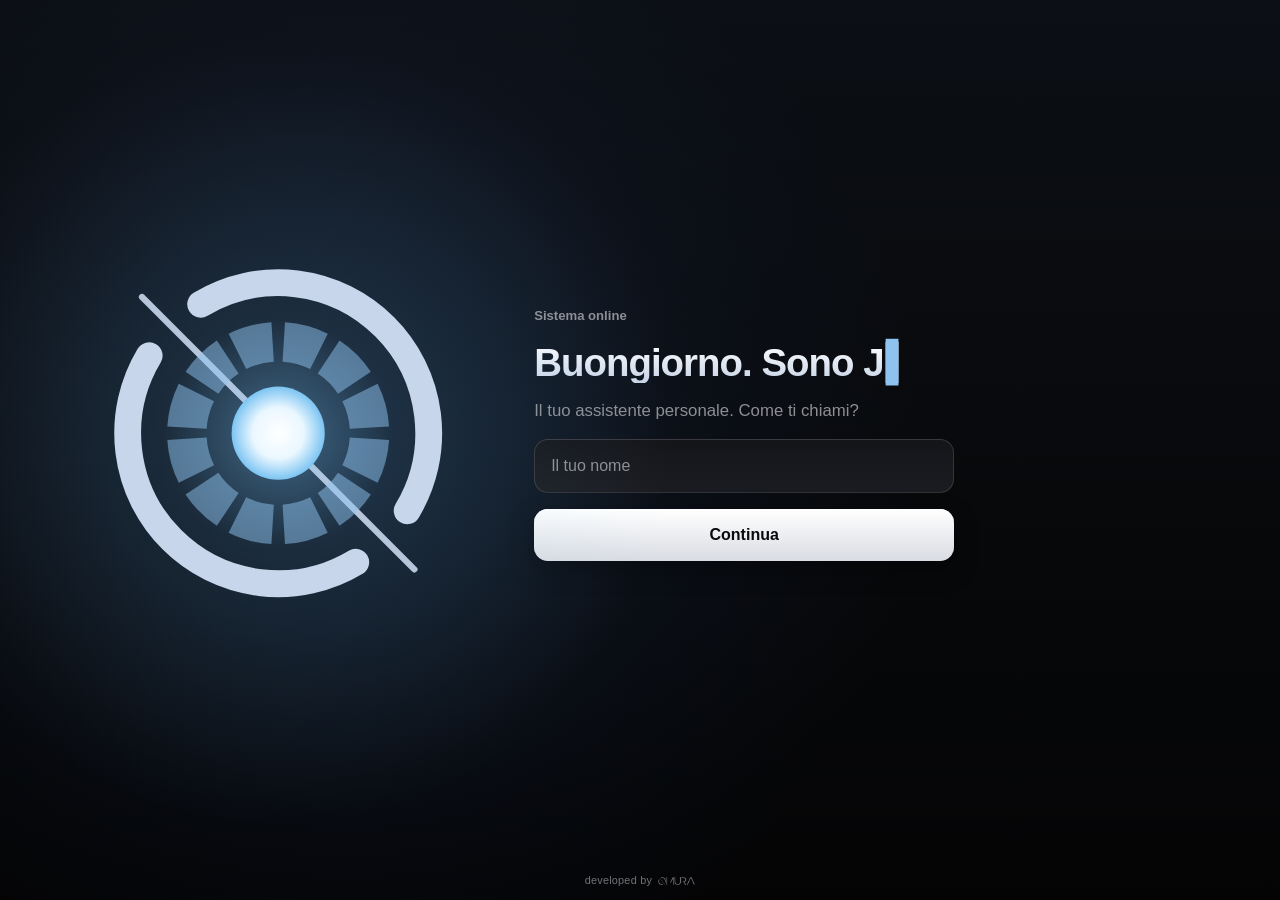
==== commit 8011d0c8: "Dev: rubrica di Jarvis, i pulsanti aprono direttamente la chat del contatto Co-Authored-By: Claude O" ====
--- a/dev/index.html
+++ b/dev/index.html
@@ -135,6 +135,14 @@
     <p class="small muted">Jarvis impara da solo da quello che vi dite, a voce o per iscritto, e aggiorna questa lista dopo ogni conversazione. Se qualcosa non va, cancellalo o digli "dimentica che…". Tutto resta su questo telefono.</p>
     <p id="memory-status" class="small muted"></p>
     <ul id="memory" class="list"></ul>
+    <h3 class="sheet-sub">Rubrica</h3>
+    <p class="small muted">Di' a Jarvis "il numero di Marco è…" e da lì in poi i pulsanti aprono direttamente la chat giusta. I numeri restano qui: all'AI arrivano solo i nomi.</p>
+    <form id="contact-form" class="note-form">
+      <input id="contact-name" placeholder="Nome" autocomplete="off" required>
+      <input id="contact-phone" type="tel" placeholder="Numero" autocomplete="off" required>
+      <button type="submit" class="primary">Aggiungi</button>
+    </form>
+    <ul id="contacts" class="list"></ul>
   </section>
 
   <section id="sheet-settings" class="sheet" hidden>
--- a/dev/style.css
+++ b/dev/style.css
@@ -236,6 +236,8 @@
 .note-form { display: grid; grid-template-columns: 1fr auto; gap: 10px; }
 .note-form #note-text { grid-column: 1 / -1; }
 .note-form.one { grid-template-columns: 1fr auto; }
+.note-form #contact-name { grid-column: 1 / -1; }
+.sheet-sub { margin: 28px 0 0; font-size: 1.25rem; font-weight: 650; letter-spacing: -.01em; }
 .list { list-style: none; margin: 6px 0 0; padding: 0; }
 .list li { display: flex; align-items: center; gap: 14px; padding: 14px 0; border-bottom: 1px solid var(--line); }
 .list li.done .l-text { text-decoration: line-through; color: var(--dim); }
@@ -288,3 +290,70 @@
 .chips { display: flex; flex-wrap: wrap; gap: 8px; }
 .chips button { padding: 10px 16px; border-radius: 99px; font-size: .9rem; color: var(--muted); }
 .chips button.on { background: var(--light); color: var(--on-accent); }
+
+/* ---------- Su PC: schermo largo e mouse ---------- */
+/* reattore grande a sinistra, parole a destra, comandi in una capsula sospesa, pannelli di lato */
+@media (min-width: 960px) and (hover: hover) and (pointer: fine) {
+  body {
+    background:
+      radial-gradient(60% 85% at 27% 50%, rgba(60, 125, 205, .19) 0%, rgba(40, 80, 150, .06) 50%, transparent 75%),
+      linear-gradient(180deg, var(--bg-top) 0%, var(--bg) 55%, #040405 100%) fixed;
+  }
+
+  .topbar { padding: 26px 32px 0 44px; }
+  .brand b { font-size: 1.15rem; }
+  .brand small { font-size: .88rem; }
+
+  .stage {
+    display: grid; grid-template-columns: minmax(0, 1fr) minmax(0, 1fr); grid-template-rows: 1fr auto 1fr;
+    column-gap: 5vw; align-items: center; padding: 0 7vw;
+  }
+  .reactor-btn { grid-column: 1; grid-row: 2; justify-self: center; width: min(30vw, 52vh, 440px); }
+  .reactor-btn:hover::before { background: radial-gradient(closest-side, rgb(var(--glow) / calc(.2 + var(--level) * .3)), rgb(var(--glow) / 0)); }
+  .status { grid-column: 1; grid-row: 3; align-self: start; margin-top: 30px; font-size: .92rem; }
+  .captions {
+    grid-column: 2; grid-row: 1 / 4; align-self: center; flex: none; max-width: 640px; max-height: 66vh; margin: 0; padding: 32px 0;
+    -webkit-mask-image: linear-gradient(transparent, #000 32px, #000 calc(100% - 32px), transparent);
+    mask-image: linear-gradient(transparent, #000 32px, #000 calc(100% - 32px), transparent);
+  }
+  .cap-user { font-size: 1.2rem; }
+  .cap-jarvis { font-size: clamp(2rem, 2.7vw, 3rem); line-height: 1.14; letter-spacing: -.025em; }
+  .app-actions { gap: 10px; }
+
+  /* in basso un'unica riga: campo di scrittura sempre aperto e, accanto, le tre icone */
+  .core { display: grid; grid-template-columns: 1fr minmax(0, 600px) auto 1fr; grid-template-rows: auto minmax(0, 1fr) auto; }
+  .topbar, .stage { grid-column: 1 / -1; }
+  .stage { min-height: 0; }
+  .composer, .dock {
+    grid-row: 3; align-self: end; margin-bottom: 46px; padding: 10px; border-radius: 36px;
+    background: linear-gradient(180deg, rgba(36, 38, 45, .78) 0%, rgba(18, 19, 23, .86) 100%);
+    box-shadow: inset 0 1px 0 rgba(255, 255, 255, .07), 0 20px 60px rgba(0, 0, 0, .5);
+  }
+  .composer { grid-column: 2; align-items: center; animation: none; transition: box-shadow .2s; }
+  .composer:focus-within { box-shadow: inset 0 1px 0 rgba(255, 255, 255, .07), 0 0 0 1px rgb(var(--glow) / .45), 0 20px 60px rgba(0, 0, 0, .5); }
+  .composer textarea, .composer textarea:focus { background: transparent; border: 0; box-shadow: none; padding: 13px 14px; }
+  .dock { grid-column: 3; margin-left: 12px; flex-wrap: nowrap; }
+  .dock #kb-toggle { display: none; }
+  .dock .credit { position: fixed; left: 0; right: 0; bottom: 18px; }
+
+  /* pannelli di lato: il reattore resta in vista */
+  .sheet {
+    left: auto; width: min(500px, 92vw); padding: 30px 32px 26px 36px;
+    border-left: 1px solid var(--line);
+    box-shadow: -40px 0 90px rgba(0, 0, 0, .55), 0 0 0 100vmax rgba(0, 0, 0, .35);
+    animation: drawer-in .38s cubic-bezier(.2, .8, .2, 1);
+  }
+  @keyframes drawer-in { from { opacity: 0; transform: translateX(48px); } }
+
+  .toast { bottom: 140px; }
+
+  /* primo avvio: reattore a sinistra, domande a destra */
+  .onboarding {
+    display: grid; grid-template-columns: minmax(0, 1fr) minmax(0, 440px) minmax(0, .4fr); grid-template-rows: 1fr auto;
+    column-gap: 6vw; align-items: center; padding: 0 6vw;
+  }
+  .ob-reactor { grid-column: 1; grid-row: 1; justify-self: end; margin: 0; }
+  .reactor-slot.ob { width: min(28vw, 50vh, 380px); }
+  .ob-step { grid-column: 2; grid-row: 1; padding: 6vh 0; }
+  .onboarding > .credit { grid-column: 1 / -1; grid-row: 2; }
+}
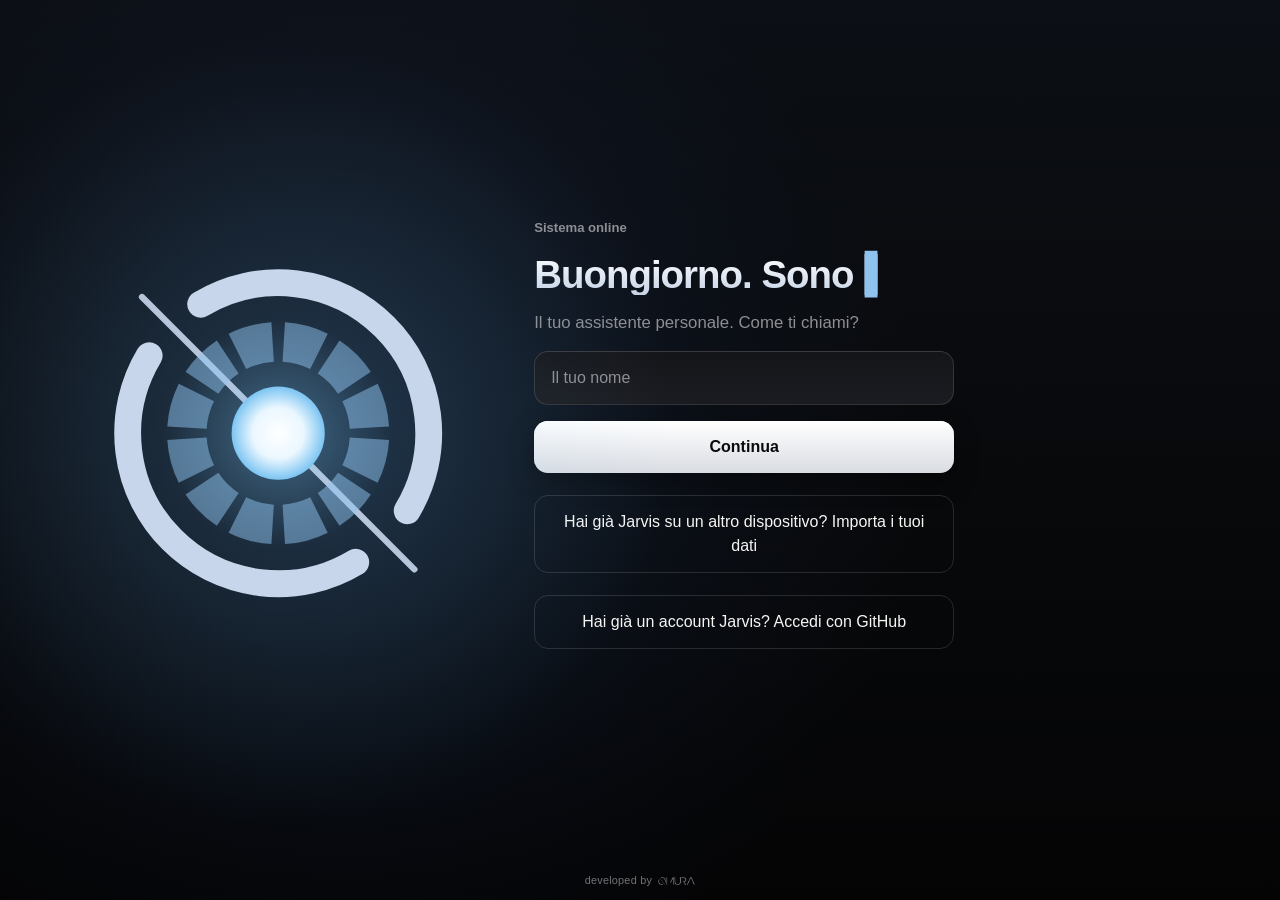
==== commit 3eb33f3b: "Dev: Jarvis si attiva quando lo chiami per nome Interruttore nelle impostazioni: finché l'app è aper" ====
--- a/dev/index.html
+++ b/dev/index.html
@@ -166,6 +166,10 @@
       <p id="voice-engine" class="small muted"></p>
       <label class="check"><input id="set-speak" type="checkbox"> <span>Leggi ad alta voce le risposte scritte</span></label>
       <label class="check"><input id="set-motion" type="checkbox"> <span>Animazioni</span></label>
+      <div id="wake-row" class="wake-row">
+        <label class="check"><input id="set-wake" type="checkbox"> <span>Attivami quando dici «Jarvis»</span></label>
+        <p class="small muted">Funziona finché sono aperto sullo schermo: il browser trascrive quello che sente (tramite Apple o Google) e io mi sveglio solo al mio nome. Con il telefono bloccato c'è sempre «Ehi Siri, Jarvis».</p>
+      </div>
       <p id="settings-msg" class="small" hidden></p>
       <button type="submit" class="primary wide">Salva</button>
     </form>
--- a/dev/style.css
+++ b/dev/style.css
@@ -143,7 +143,10 @@
 #ob-key-msg.ok { color: #7ee2a8; }
 
 /* ---------- Schermata principale ---------- */
-.core { overflow: hidden; }
+/* in basso niente margine vuoto: la barra dei comandi arriva al bordo e gestisce da sé la zona della barra home */
+.core { overflow: hidden; padding-bottom: 0; }
+/* app installata su iPhone: occupa tutto lo schermo anche dove 100dvh resta corto */
+@media (display-mode: standalone) { .screen { height: 100lvh; } }
 .topbar { display: flex; align-items: center; justify-content: space-between; padding: 12px 14px 0 24px; }
 .brand { display: grid; gap: 1px; line-height: 1.25; }
 .brand b { font-size: 1.06rem; font-weight: 600; letter-spacing: -.01em; }
@@ -192,7 +195,7 @@
 .send { width: 50px; height: 50px; padding: 0; border-radius: 50%; display: grid; place-items: center; background: var(--light); color: var(--on-accent); flex: none; box-shadow: inset 0 1px 0 #fff, 0 6px 18px rgba(0, 0, 0, .35); }
 
 .dock {
-  display: flex; flex-wrap: wrap; align-items: center; gap: 10px; padding: 12px 20px 10px;
+  display: flex; flex-wrap: wrap; align-items: center; gap: 10px; padding: 12px 20px max(10px, calc(env(safe-area-inset-bottom) - 16px));
   background: linear-gradient(180deg, rgba(8, 9, 11, 0) 0%, rgba(6, 7, 9, .9) 40%);
 }
 .dock button { position: relative; flex: none; width: 52px; height: 52px; padding: 0; border-radius: 50%; display: grid; place-items: center; color: var(--text); }
@@ -293,7 +296,7 @@
 
 /* ---------- Su PC: schermo largo e mouse ---------- */
 /* reattore grande a sinistra, parole a destra, comandi in una capsula sospesa, pannelli di lato */
-@media (min-width: 960px) and (hover: hover) and (pointer: fine) {
+@media (min-width: 800px) and (hover: hover) and (pointer: fine) {
   body {
     background:
       radial-gradient(60% 85% at 27% 50%, rgba(60, 125, 205, .19) 0%, rgba(40, 80, 150, .06) 50%, transparent 75%),
@@ -317,7 +320,10 @@
     mask-image: linear-gradient(transparent, #000 32px, #000 calc(100% - 32px), transparent);
   }
   .cap-user { font-size: 1.2rem; }
-  .cap-jarvis { font-size: clamp(2rem, 2.7vw, 3rem); line-height: 1.14; letter-spacing: -.025em; }
+  .captions { scrollbar-width: thin; scrollbar-color: rgba(255, 255, 255, .14) transparent; }
+  .cap-jarvis { font-size: clamp(1.5rem, 1.75vw, 2.1rem); line-height: 1.24; letter-spacing: -.02em; }
+  .cap-jarvis[data-len=short] { font-size: clamp(1.9rem, 2.5vw, 2.9rem); line-height: 1.14; letter-spacing: -.025em; }
+  .cap-jarvis[data-len=long] { font-size: clamp(1.2rem, 1.3vw, 1.55rem); line-height: 1.38; letter-spacing: -.01em; font-weight: 500; }
   .app-actions { gap: 10px; }
 
   /* in basso un'unica riga: campo di scrittura sempre aperto e, accanto, le tre icone */
@@ -357,3 +363,12 @@
   .ob-step { grid-column: 2; grid-row: 1; padding: 6vh 0; }
   .onboarding > .credit { grid-column: 1 / -1; grid-row: 2; }
 }
+
+/* ---------- In ascolto del proprio nome ---------- */
+body.wake-on[data-state=idle] .status::before {
+  content: ""; display: inline-block; width: 6px; height: 6px; margin-right: 8px; border-radius: 50%; vertical-align: 2px;
+  background: var(--accent); box-shadow: 0 0 8px rgb(var(--glow) / .8); animation: wake-dot 2.4s ease-in-out infinite;
+}
+@keyframes wake-dot { 50% { opacity: .3; } }
+.wake-row { display: grid; gap: 6px; }
+.wake-row p { margin: 0; }
